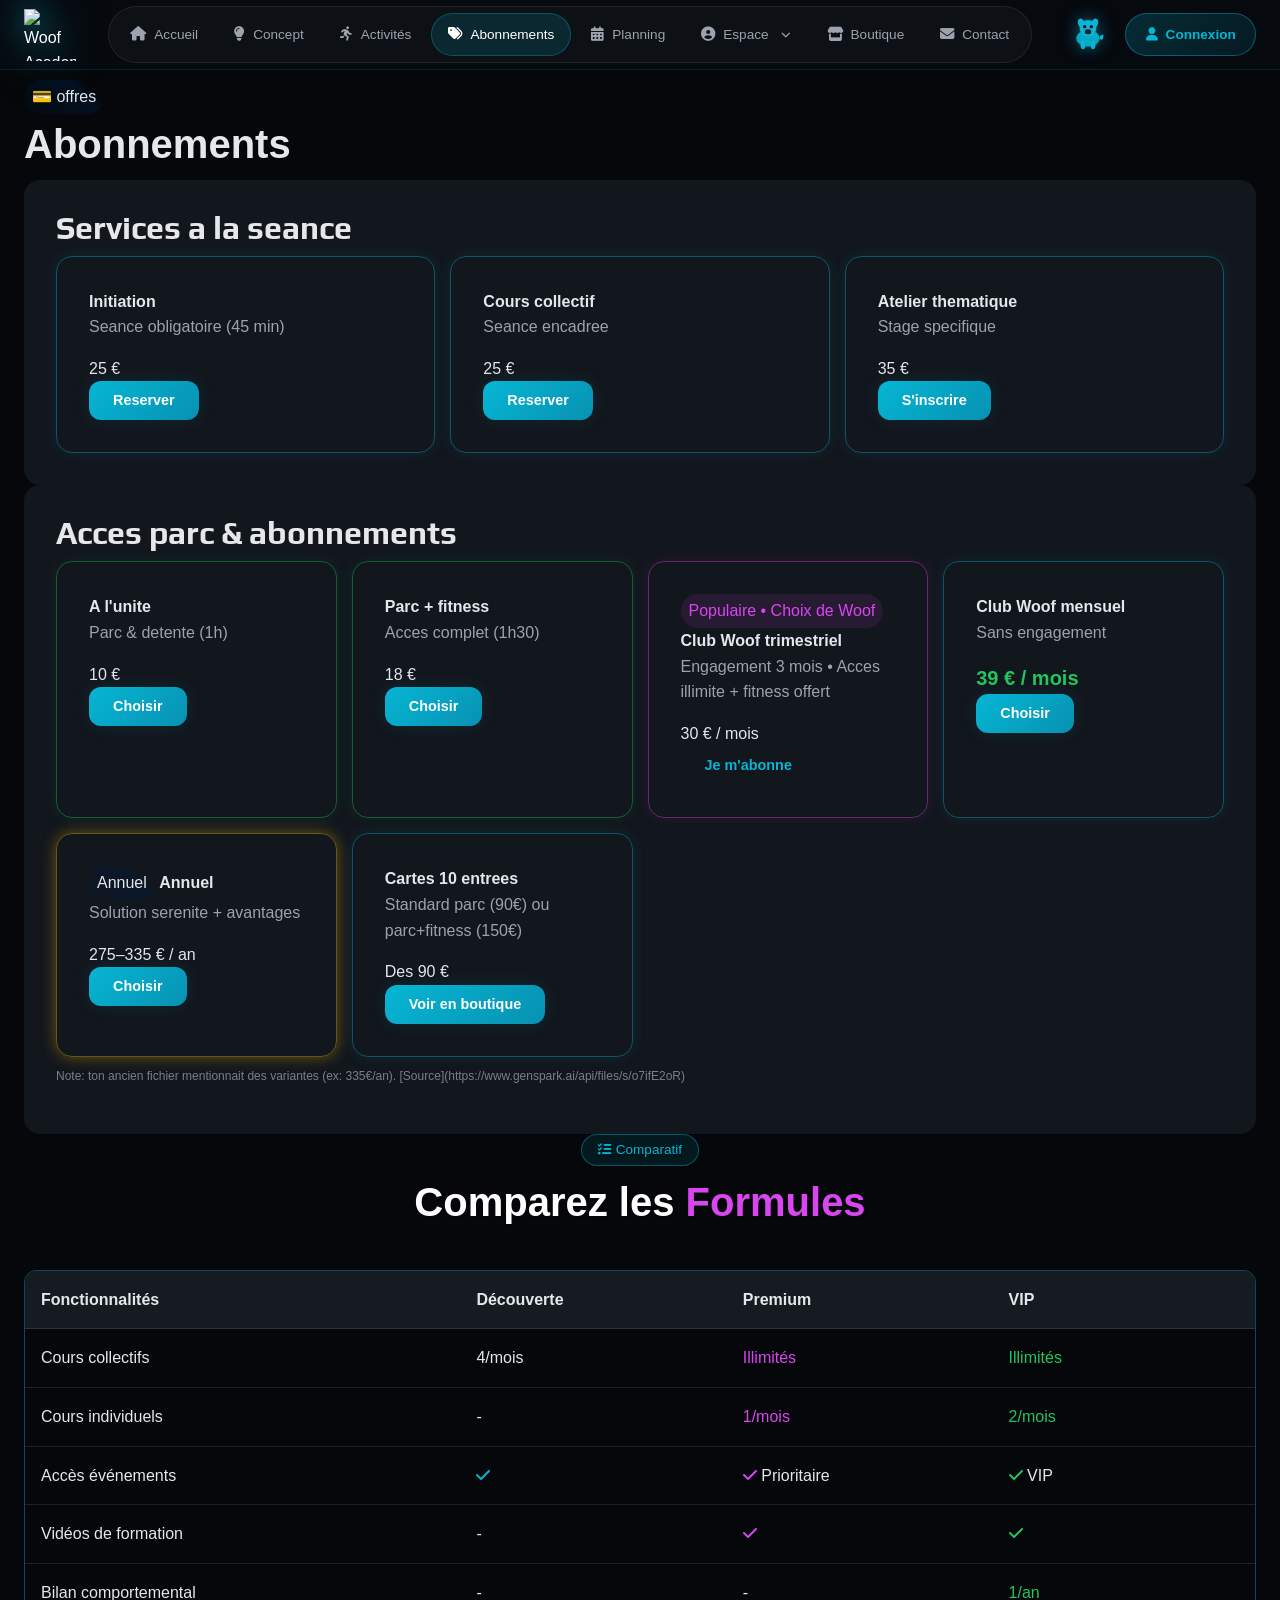
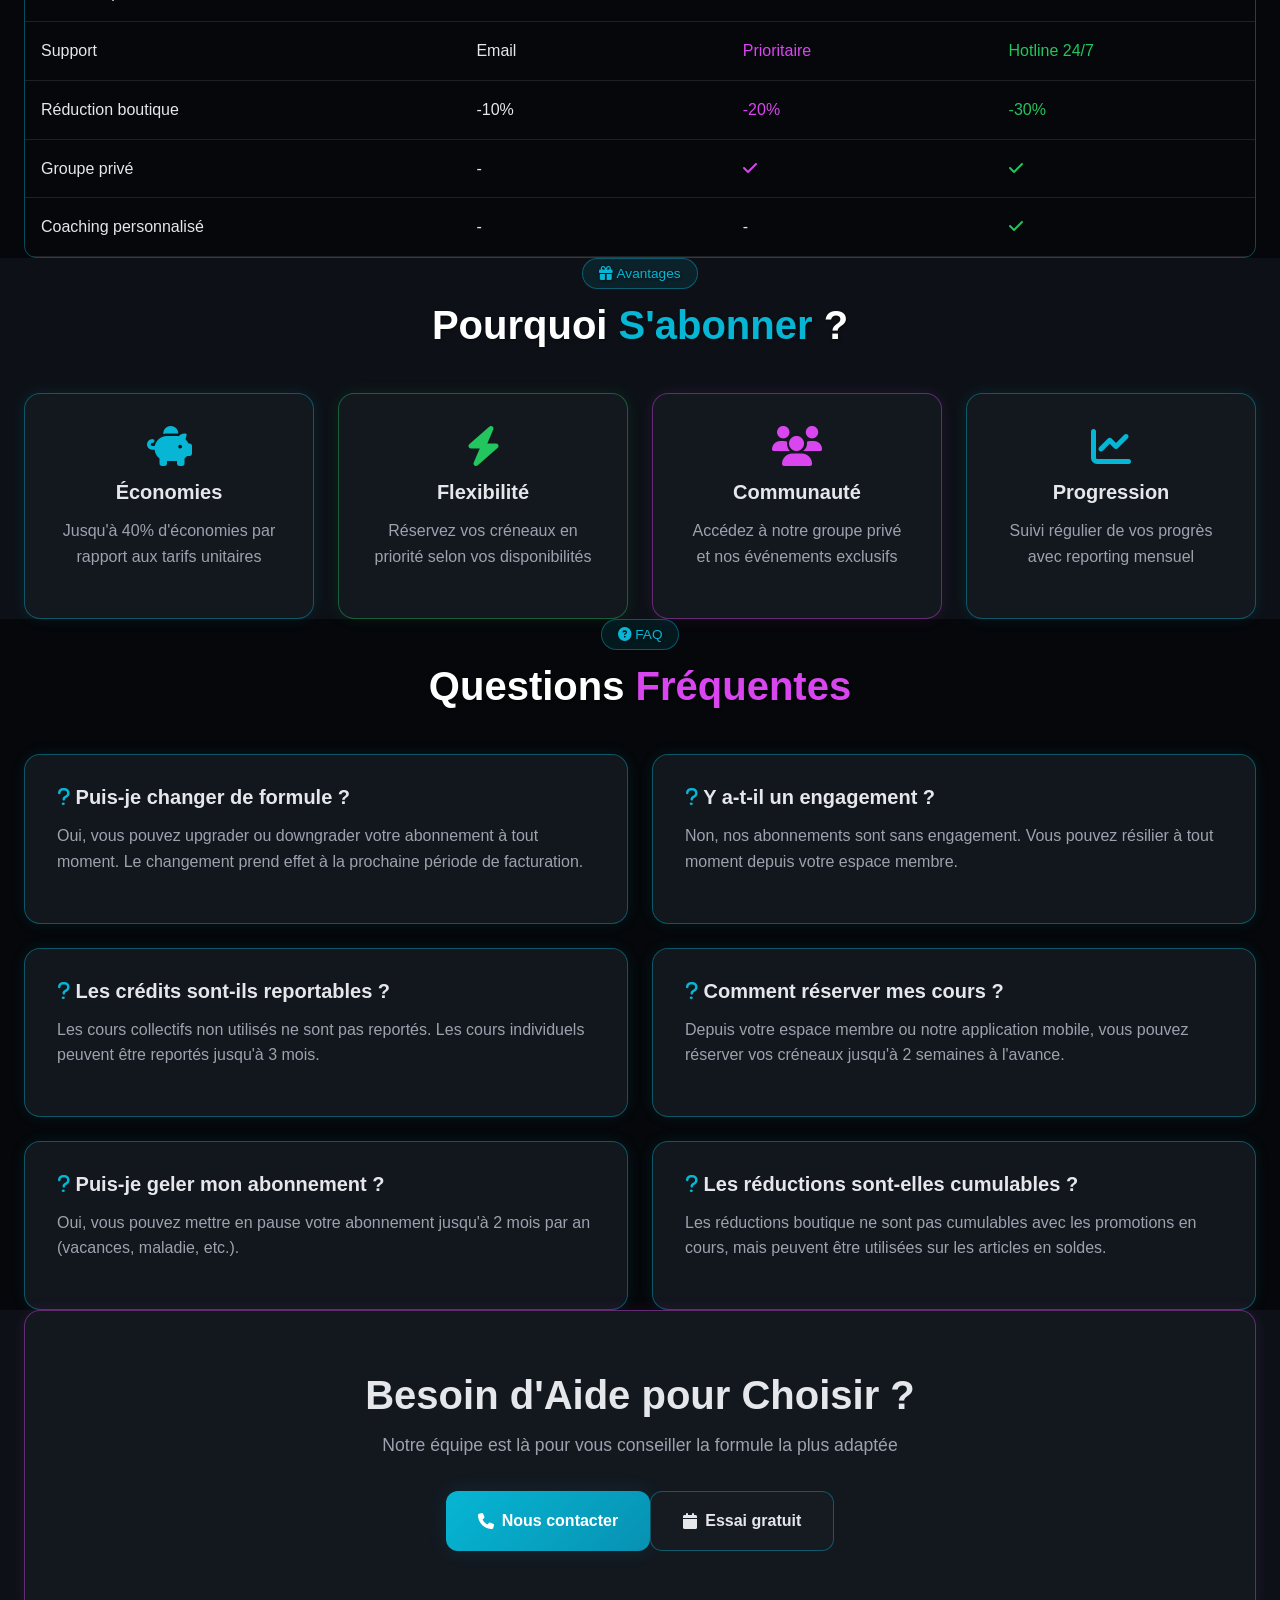
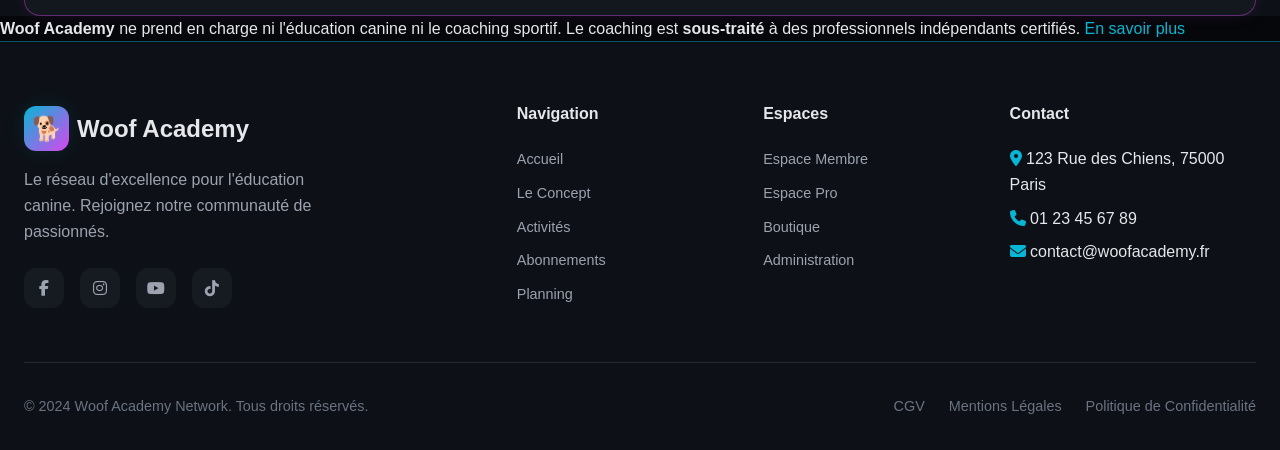
==== abonnements.html @ 4c0f9992 "Add files via upload" ====
<!DOCTYPE html>
<html lang="fr">
<head>
    <meta charset="UTF-8">
    <meta name="viewport" content="width=device-width, initial-scale=1.0">
    <title>Abonnements - Woof Academy Network</title>
    <meta name="description" content="Découvrez nos formules d'abonnement : Découverte, Premium et VIP. Profitez de tarifs préférentiels et d'avantages exclusifs.">
    <link rel="stylesheet" href="style.css">
    <link rel="stylesheet" href="css/woof-header.css">
    <link href="https://fonts.googleapis.com/css2?family=Play:wght@400;700&family=Rajdhani:wght@700&family=Play:wght@300;400;700&display=swap" rel="stylesheet">
    <link rel="stylesheet" href="https://fonts.googleapis.com/css2?family=Play:wght@400;700&display=swap">
    <link rel="stylesheet" href="https://cdn.jsdelivr.net/npm/@fortawesome/fontawesome-free@6.4.0/css/all.min.css">
	<style>
	.pricing{ display:grid; grid-template-columns: repeat(auto-fit, minmax(260px, 1fr)); gap:15px; }
    .price{ display:flex; flex-direction:column; gap:10px; }
    .price .value{ font-family:'Play',sans-serif; font-weight:950; font-size: 28px; color: rgba(255,255,255,0.95); }
	.featured{ border: 2px solid rgba(255,5,146,0.45); box-shadow: 0 0 24px rgba(255,5,146,0.16); }
  </style>
</head>
<body> 
        <!-- HEADER UNIFIÉ -->
    <header class="woof-header">
        <div class="woof-header__content">
            <a href="index.html" class="woof-logo">
                <img src="galerie/logo.png" alt="Woof Academy" class="woof-logo__img">
            </a>
            
            <nav class="woof-nav" id="woofNav">
                <a href="index.html" class="woof-nav__item"><i class="fas fa-home"></i><span class="nav-text">Accueil</span></a>
                <a href="concept.html" class="woof-nav__item"><i class="fas fa-lightbulb"></i><span class="nav-text">Concept</span></a>
                <a href="activites.html" class="woof-nav__item"><i class="fas fa-running"></i><span class="nav-text">Activités</span></a>
                <a href="abonnements.html" class="woof-nav__item active"><i class="fas fa-tags"></i><span class="nav-text">Abonnements</span></a>
                <a href="planning-reservation.html" class="woof-nav__item"><i class="fas fa-calendar-alt"></i><span class="nav-text">Planning</span></a>
                <div class="woof-nav__dropdown">
                    <button class="woof-nav__item"><i class="fas fa-user-circle"></i><span class="nav-text">Espace</span><i class="fas fa-chevron-down" style="font-size:0.6rem;margin-left:4px;"></i></button>
                    <div class="woof-nav__dropdown-menu">
                        <a href="espace-membre.html" class="woof-nav__dropdown-item"><i class="fas fa-user"></i> Mon Espace</a>
                        <a href="espace-pro.html" class="woof-nav__dropdown-item"><i class="fas fa-briefcase"></i> Espace Pro</a>
                    </div>
                </div>
                <a href="shop.html" class="woof-nav__item"><i class="fas fa-store"></i><span class="nav-text">Boutique</span></a>
                <a href="nous-contacter.html" class="woof-nav__item"><i class="fas fa-envelope"></i><span class="nav-text">Contact</span></a>
            </nav>
            
            <div class="woof-actions">
                <div class="woof-cart-dog" id="woofCartDog">
                    <a href="panier.html" class="woof-cart-dog__link" title="Mon Panier">
                        <svg class="woof-dog" viewBox="0 0 48 48" fill="none">
                            <ellipse cx="24" cy="28" rx="14" ry="10" fill="currentColor" opacity="0.9"/>
                            <circle cx="24" cy="16" r="10" fill="currentColor"/>
                            <ellipse cx="16" cy="10" rx="4" ry="6" fill="currentColor" transform="rotate(-20 16 10)"/>
                            <ellipse cx="32" cy="10" rx="4" ry="6" fill="currentColor" transform="rotate(20 32 10)"/>
                            <circle cx="20" cy="14" r="2" fill="#070a0f"/>
                            <circle cx="28" cy="14" r="2" fill="#070a0f"/>
                            <ellipse cx="24" cy="20" rx="4" ry="3" fill="#1a1a2e"/>
                            <ellipse cx="24" cy="18" rx="1.5" ry="1" fill="#333"/>
                            <ellipse cx="18" cy="36" rx="3" ry="5" fill="currentColor"/>
                            <ellipse cx="30" cy="36" rx="3" ry="5" fill="currentColor"/>
                            <path d="M38 26 Q44 20 42 28 Q40 32 38 28" fill="currentColor"/>
                        </svg>
                        <svg class="woof-bone" viewBox="0 0 24 12" fill="currentColor">
                            <path d="M4 6c-1.5 0-2.5-1-2.5-2.5S2.5 1 4 1s2.5 1 2.5 2.5c0 .5-.1 1-.3 1.3h11.6c-.2-.3-.3-.8-.3-1.3C17.5 2 18.5 1 20 1s2.5 1 2.5 2.5S21.5 6 20 6s-2.5 1-2.5 2.5S18.5 11 20 11s2.5-1 2.5-2.5c0-.5-.1-1-.3-1.3H10.6c.2.3.3.8.3 1.3C10.5 10 9.5 11 8 11s-2.5-1-2.5-2.5S6.5 6 8 6c.5 0 1 .1 1.3.3V5.7C9 5.9 8.5 6 8 6H4z"/>
                        </svg>
                        <span class="woof-cart-count" id="woofCartCount">0</span>
                    </a>
                </div>
                <div class="woof-ball" id="woofBall"></div>
                <a href="login.html" class="woof-btn-login"><i class="fas fa-user"></i><span>Connexion</span></a>
            </div>
        </div>
    </header>
	
<main class="app-main">
      <div class="main-scroll">
        <div class="container">

          <div class="section-head">
            <div>
              <div class="badge cyan">💳 offres</div>
              <h1 class="section-title" style="margin-top:10px;">Abonnements</h1>
            </div>
          </div>

          <section class="card glass-strong">
            <h2 style="margin:0; font-family:'Play',sans-serif; font-weight:950;">Services a la seance</h2>
            <div class="pricing" style="margin-top:12px;">
              <div class="activity-card-container-cyan">
                <strong>Initiation</strong>
                <p>Seance obligatoire (45 min)</p>
                <div class="value">25 €</div>
				<a class="btn btn-primary" href="planning-reservation.html">Reserver</a>
              </div>
              <div class="activity-card-container-cyan">
                <strong>Cours collectif</strong>
                <p>Seance encadree</p>
                <div class="value">25 €</div>
                <a class="btn btn-primary" href="planning-reservation.html">Reserver</a>
              </div>
              <div class="activity-card-container-cyan">
                <strong>Atelier thematique</strong>
                <p>Stage specifique</p>
                <div class="value">35 €</div>
                <a class="btn btn-primary" href="planning-reservation.html">S'inscrire</a>
              </div>
            </div>
          </section>

          <section class="card glass-strong">
            <h2 style="margin:0; font-family:'Play',sans-serif; font-weight:950;">Acces parc & abonnements</h2>
            <div class="pricing" style="margin-top:12px;">
              <div class="activity-card-container-green">
                <strong>A l'unite</strong>
                <p>Parc & detente (1h)</p>
                <div class="value">10 €</div>
                <a class="btn btn-primary" href="planning-reservation.html">Choisir</a>
              </div>
              <div class="activity-card-container-green">
                <strong>Parc + fitness</strong>
                <p>Acces complet (1h30)</p>
                <div class="value">18 €</div>
                <a class="btn btn-primary" href="planning-reservation.html">Choisir</a>
              </div>

              <div class="activity-card-container-magenta">
                <span class="badge badge-magenta md-md">Populaire • Choix de Woof</span>
                <strong>Club Woof trimestriel</strong>
                <p>Engagement 3 mois • Acces illimite + fitness offert</p>
                <div class="value">30 € / mois</div>
                <a class="btn btn-pink" href="login.html">Je m'abonne</a>
              </div>

              <div class="activity-card-container-cyan">
                <strong>Club Woof mensuel</strong>
                <p>Sans engagement</p>
                <div class="flex justify-between items-center">
				<span class="product-price">39 € <span>/ mois</span></div>
                <a class="btn btn-primary" href="login.html">Choisir</a></span>
              </div>

              <div class="activity-card-container-yellow">
                <span class="badge yellow">Annuel</span>
                <strong>Annuel</strong>
                <p>Solution serenite + avantages</p>
                <div class="value">275–335 € / an</div>
                <a class="btn btn-primary" href="login.html">Choisir</a>
              </div>

              <div class="activity-card-container-cyan">
                <strong>Cartes 10 entrees</strong>
                <p>Standard parc (90€) ou parc+fitness (150€)</p>
                <div class="value">Des 90 €</div>
                <a class="btn btn-primary" href="boutique.html">Voir en boutique</a>
              </div>
            </div>

            <p style="margin-top:10px; font-size:12px; opacity:.75;">
              Note: ton ancien fichier mentionnait des variantes (ex: 335€/an). [Source](https://www.genspark.ai/api/files/s/o7ifE2oR)
            </p>
          </section>

        </div>
      </div>

        <!-- COMPARATIF -->
        <section class="section">
            <div class="container">
                <div class="section-header">
                    <span class="section-badge"><i class="fas fa-list-check"></i> Comparatif</span>
                    <h2 class="section-title">Comparez les <span class="text-magenta">Formules</span></h2>
                </div>

                <div class="table-container">
                    <table class="table">
                        <thead>
                            <tr>
                                <th>Fonctionnalités</th>
                                <th class="text-center">Découverte</th>
                                <th class="text-center">Premium</th>
                                <th class="text-center">VIP</th>
                            </tr>
                        </thead>
                        <tbody>
                            <tr>
                                <td>Cours collectifs</td>
                                <td class="text-center">4/mois</td>
                                <td class="text-center text-magenta">Illimités</td>
                                <td class="text-center text-green">Illimités</td>
                            </tr>
                            <tr>
                                <td>Cours individuels</td>
                                <td class="text-center">-</td>
                                <td class="text-center text-magenta">1/mois</td>
                                <td class="text-center text-green">2/mois</td>
                            </tr>
                            <tr>
                                <td>Accès événements</td>
                                <td class="text-center"><i class="fas fa-check text-cyan"></i></td>
                                <td class="text-center"><i class="fas fa-check text-magenta"></i> Prioritaire</td>
                                <td class="text-center"><i class="fas fa-check text-green"></i> VIP</td>
                            </tr>
                            <tr>
                                <td>Vidéos de formation</td>
                                <td class="text-center">-</td>
                                <td class="text-center"><i class="fas fa-check text-magenta"></i></td>
                                <td class="text-center"><i class="fas fa-check text-green"></i></td>
                            </tr>
                            <tr>
                                <td>Bilan comportemental</td>
                                <td class="text-center">-</td>
                                <td class="text-center">-</td>
                                <td class="text-center text-green">1/an</td>
                            </tr>
                            <tr>
                                <td>Support</td>
                                <td class="text-center">Email</td>
                                <td class="text-center text-magenta">Prioritaire</td>
                                <td class="text-center text-green">Hotline 24/7</td>
                            </tr>
                            <tr>
                                <td>Réduction boutique</td>
                                <td class="text-center">-10%</td>
                                <td class="text-center text-magenta">-20%</td>
                                <td class="text-center text-green">-30%</td>
                            </tr>
                            <tr>
                                <td>Groupe privé</td>
                                <td class="text-center">-</td>
                                <td class="text-center"><i class="fas fa-check text-magenta"></i></td>
                                <td class="text-center"><i class="fas fa-check text-green"></i></td>
                            </tr>
                            <tr>
                                <td>Coaching personnalisé</td>
                                <td class="text-center">-</td>
                                <td class="text-center">-</td>
                                <td class="text-center"><i class="fas fa-check text-green"></i></td>
                            </tr>
                        </tbody>
                    </table>
                </div>
            </div>
        </section>

        <!-- AVANTAGES -->
        <section class="section" style="background: var(--bg-secondary);">
            <div class="container">
                <div class="section-header">
                    <span class="section-badge"><i class="fas fa-gift"></i> Avantages</span>
                    <h2 class="section-title">Pourquoi <span class="text-cyan">S'abonner</span> ?</h2>
                </div>

                <div class="grid grid-cols-4 md-grid-cols-2 sm-grid-cols-1">
                    <div class="card card-cyan text-center">
                        <i class="fas fa-piggy-bank text-cyan" style="font-size: 2.5rem; margin-bottom: var(--space-md);"></i>
                        <h4>Économies</h4>
                        <p>Jusqu'à 40% d'économies par rapport aux tarifs unitaires</p>
                    </div>
                    
                    <div class="card card-green text-center">
                        <i class="fas fa-bolt text-green" style="font-size: 2.5rem; margin-bottom: var(--space-md);"></i>
                        <h4>Flexibilité</h4>
                        <p>Réservez vos créneaux en priorité selon vos disponibilités</p>
                    </div>
                    
                    <div class="card card-magenta text-center">
                        <i class="fas fa-users text-magenta" style="font-size: 2.5rem; margin-bottom: var(--space-md);"></i>
                        <h4>Communauté</h4>
                        <p>Accédez à notre groupe privé et nos événements exclusifs</p>
                    </div>
                    
                    <div class="card card-cyan text-center">
                        <i class="fas fa-chart-line text-cyan" style="font-size: 2.5rem; margin-bottom: var(--space-md);"></i>
                        <h4>Progression</h4>
                        <p>Suivi régulier de vos progrès avec reporting mensuel</p>
                    </div>
                </div>
            </div>
        </section>

        <!-- FAQ -->
        <section class="section">
            <div class="container">
                <div class="section-header">
                    <span class="section-badge"><i class="fas fa-question-circle"></i> FAQ</span>
                    <h2 class="section-title">Questions <span class="text-magenta">Fréquentes</span></h2>
                </div>

                <div class="grid grid-cols-2 md-grid-cols-1 gap-lg">
                    <div class="card card-cyan">
                        <h4><i class="fas fa-question text-cyan"></i> Puis-je changer de formule ?</h4>
                        <p>Oui, vous pouvez upgrader ou downgrader votre abonnement à tout moment. Le changement prend effet à la prochaine période de facturation.</p>
                    </div>
                    
                    <div class="card card-cyan">
                        <h4><i class="fas fa-question text-cyan"></i> Y a-t-il un engagement ?</h4>
                        <p>Non, nos abonnements sont sans engagement. Vous pouvez résilier à tout moment depuis votre espace membre.</p>
                    </div>
                    
                    <div class="card card-cyan">
                        <h4><i class="fas fa-question text-cyan"></i> Les crédits sont-ils reportables ?</h4>
                        <p>Les cours collectifs non utilisés ne sont pas reportés. Les cours individuels peuvent être reportés jusqu'à 3 mois.</p>
                    </div>
                    
                    <div class="card card-cyan">
                        <h4><i class="fas fa-question text-cyan"></i> Comment réserver mes cours ?</h4>
                        <p>Depuis votre espace membre ou notre application mobile, vous pouvez réserver vos créneaux jusqu'à 2 semaines à l'avance.</p>
                    </div>
                    
                    <div class="card card-cyan">
                        <h4><i class="fas fa-question text-cyan"></i> Puis-je geler mon abonnement ?</h4>
                        <p>Oui, vous pouvez mettre en pause votre abonnement jusqu'à 2 mois par an (vacances, maladie, etc.).</p>
                    </div>
                    
                    <div class="card card-cyan">
                        <h4><i class="fas fa-question text-cyan"></i> Les réductions sont-elles cumulables ?</h4>
                        <p>Les réductions boutique ne sont pas cumulables avec les promotions en cours, mais peuvent être utilisées sur les articles en soldes.</p>
                    </div>
                </div>
            </div>
        </section>

        <!-- CTA -->
        <section class="section" style="background: var(--bg-secondary);">
            <div class="container">
                <div class="card card-magenta text-center" style="padding: var(--space-3xl);">
                    <h2 class="section-title">Besoin d'Aide pour Choisir ?</h2>
                    <p class="section-subtitle mb-xl">
                        Notre équipe est là pour vous conseiller la formule la plus adaptée
                    </p>
                    <div class="flex justify-center gap-md flex-wrap">
                        <a href="Nous-contacter.html" class="btn btn-primary btn-lg">
                            <i class="fas fa-phone"></i> Nous contacter
                        </a>
                        <a href="Planning-reservation.html" class="btn btn-secondary btn-lg">
                            <i class="fas fa-calendar"></i> Essai gratuit
                        </a>
                    </div>
                </div>
            </div>
        </section>
    </main>
<!-- DISCLAIMER -->
    <div class="woof-disclaimer">
        <strong>Woof Academy</strong> ne prend en charge ni l'éducation canine ni le coaching sportif. 
        Le coaching est <strong>sous-traité</strong> à des professionnels indépendants certifiés.
        <a href="CgvWoof.html">En savoir plus</a>
    </div>
    <!-- FOOTER -->
    <footer class="footer">
        <div class="container">
            <div class="footer-grid">
                <div class="footer-brand">
                    <a href="index.html" class="logo">
                        <div class="logo-icon">🐕</div>
                        <span>Woof Academy</span>
                    </a>
                    <p>Le réseau d'excellence pour l'éducation canine. Rejoignez notre communauté de passionnés.</p>
                    <div class="footer-social">
                        <a href="#"><i class="fab fa-facebook-f"></i></a>
                        <a href="#"><i class="fab fa-instagram"></i></a>
                        <a href="#"><i class="fab fa-youtube"></i></a>
                        <a href="#"><i class="fab fa-tiktok"></i></a>
                    </div>
                </div>
                
                <div>
                    <h4 class="footer-title">Navigation</h4>
                    <ul class="footer-links">
                        <li><a href="index.html">Accueil</a></li>
                        <li><a href="Concept.html">Le Concept</a></li>
                        <li><a href="Activites.html">Activités</a></li>
                        <li><a href="Abonnements.html">Abonnements</a></li>
                        <li><a href="Planning-reservation.html">Planning</a></li>
                    </ul>
                </div>
                
                <div>
                    <h4 class="footer-title">Espaces</h4>
                    <ul class="footer-links">
                        <li><a href="Espace-Membre.html">Espace Membre</a></li>
                        <li><a href="Espace-Pro.html">Espace Pro</a></li>
                        <li><a href="Shop.html">Boutique</a></li>
                        <li><a href="admin-config.html">Administration</a></li>
                    </ul>
                </div>
                
                <div>
                    <h4 class="footer-title">Contact</h4>
                    <ul class="footer-links">
                        <li><i class="fas fa-map-marker-alt text-cyan"></i> 123 Rue des Chiens, 75000 Paris</li>
                        <li><i class="fas fa-phone text-cyan"></i> 01 23 45 67 89</li>
                        <li><i class="fas fa-envelope text-cyan"></i> contact@woofacademy.fr</li>
                    </ul>
                </div>
            </div>
            
            <div class="footer-bottom">
                <p>&copy; 2024 Woof Academy Network. Tous droits réservés.</p>
                <div class="footer-legal">
                    <a href="CgvWoof.html">CGV</a>
                    <a href="#">Mentions Légales</a>
                    <a href="#">Politique de Confidentialité</a>
                </div>
            </div>
        </div>
    </footer>

    <style>
        /* Toggle Switch */
        .toggle-switch {
            position: relative;
            width: 60px;
            height: 30px;
        }
        
        .toggle-switch input {
            opacity: 0;
            width: 0;
            height: 0;
        }
        
        .toggle-slider {
            position: absolute;
            cursor: pointer;
            top: 0;
            left: 0;
            right: 0;
            bottom: 0;
            background: var(--bg-tertiary);
            border: 1px solid var(--neon-cyan-glow);
            border-radius: 30px;
            transition: var(--transition-fast);
        }
        
        .toggle-slider::before {
            position: absolute;
            content: "";
            height: 22px;
            width: 22px;
            left: 4px;
            bottom: 3px;
            background: var(--neon-cyan);
            border-radius: 50%;
            transition: var(--transition-fast);
        }
        
        .toggle-switch input:checked + .toggle-slider {
            background: var(--neon-green-soft);
            border-color: var(--neon-green);
        }
        
        .toggle-switch input:checked + .toggle-slider::before {
            transform: translateX(28px);
            background: var(--neon-green);
        }
    </style>

    <script src="js/woof-header.js"></script>
    <script>

        // Billing Toggle
        const billingToggle = document.getElementById('billingToggle');
        const monthlyPrices = document.querySelectorAll('.monthly-price');
        const yearlyPrices = document.querySelectorAll('.yearly-price');
        const monthlySuffixes = document.querySelectorAll('.monthly-suffix');
        const yearlySuffixes = document.querySelectorAll('.yearly-suffix');
        const monthlyLabel = document.getElementById('monthlyLabel');
        const yearlyLabel = document.getElementById('yearlyLabel');

        billingToggle.addEventListener('change', () => {
            const isYearly = billingToggle.checked;
            
            monthlyPrices.forEach(el => el.style.display = isYearly ? 'none' : 'inline');
            yearlyPrices.forEach(el => el.style.display = isYearly ? 'inline' : 'none');
            monthlySuffixes.forEach(el => el.style.display = isYearly ? 'none' : 'inline');
            yearlySuffixes.forEach(el => el.style.display = isYearly ? 'inline' : 'none');
            
            monthlyLabel.classList.toggle('text-cyan', !isYearly);
            monthlyLabel.classList.toggle('text-muted', isYearly);
            yearlyLabel.classList.toggle('text-green', isYearly);
            yearlyLabel.classList.toggle('text-muted', !isYearly);
        });

        // Add to Cart
        function addToCart(planName, price) {
            const isYearly = billingToggle.checked;
            const cart = JSON.parse(localStorage.getItem('woofCart')) || [];
            
            const planPrices = {
                'decouverte': { monthly: 29, yearly: 279 },
                'premium': { monthly: 59, yearly: 566 },
                'vip': { monthly: 99, yearly: 950 }
            };
            
            const finalPrice = isYearly ? planPrices[planName].yearly : planPrices[planName].monthly;
            const suffix = isYearly ? '/an' : '/mois';
            
            const item = {
                id: `abo-${planName}-${isYearly ? 'yearly' : 'monthly'}`,
                name: `Abonnement ${planName.charAt(0).toUpperCase() + planName.slice(1)} ${isYearly ? 'Annuel' : 'Mensuel'}`,
                price: finalPrice,
                quantity: 1,
                type: 'subscription'
            };
            
            // Check if already in cart
            const existingIndex = cart.findIndex(i => i.id === item.id);
            if (existingIndex === -1) {
                cart.push(item);
            }
            
            localStorage.setItem('woofCart', JSON.stringify(cart));
            updateCartBadge();
            
            // Show confirmation
            alert(`${item.name} ajouté au panier ! (${finalPrice}€${suffix})`);
        }
    </script>
</body>
</html>
---- style.css ----
/* ===================================
   WOOF ACADEMY NETWORK - STYLE.CSS
   Design: Neon Futuriste / Glass Morphism
   Version: 2.0 - HTML5/CSS3 Pure
   =================================== */

/* === RESET & BASE === */
*, *::before, *::after {
    box-sizing: border-box;
    margin: 0;
    padding: 0;
}

:root {
    /* Couleurs principales */
    --bg-primary: #05070a;
    --bg-secondary: #0d1117;
    --bg-tertiary: #161b22;
    --bg-card: rgba(22, 27, 34, 0.8);
    
    /* Couleurs néon */
    --neon-cyan: #06b6d4;
    --neon-cyan-glow: rgba(6, 182, 212, 0.4);
    --neon-cyan-soft: rgba(6, 182, 212, 0.1);
    
    --neon-green: #22c55e;
    --neon-green-glow: rgba(34, 197, 94, 0.4);
    --neon-green-soft: rgba(34, 197, 94, 0.1);
    
    --neon-magenta: #d946ef;
    --neon-magenta-glow: rgba(217, 70, 239, 0.4);
    --neon-magenta-soft: rgba(217, 70, 239, 0.1);
    
    --neon-orange: #f97316;
    --neon-orange-glow: rgba(249, 115, 22, 0.4);
	--neon-orange-soft: rgba(249, 115, 22, 0.4);
    
    --neon-yellow: #eab308;
    --neon-yellow-glow: rgba(234, 179, 8, 0.4);
	--neon-yellow-soft: rgba(234, 179, 8, 0.4);
    
    /* Texte */
    --text-primary: #e5e7eb;
    --text-secondary: #9ca3af;
    --text-muted: #6b7280;
    
    /* Espacements */
    --space-xs: 0.25rem;
    --space-sm: 0.5rem;
    --space-md: 1rem;
    --space-lg: 1.5rem;
    --space-xl: 2rem;
    --space-2xl: 3rem;
    --space-3xl: 4rem;
    
    /* Rayons de bordure */
    --radius-sm: 0.375rem;
    --radius-md: 0.5rem;
    --radius-lg: 0.75rem;
    --radius-xl: 1rem;
    --radius-2xl: 1.5rem;
    --radius-full: 9999px;
    
    /* Transitions */
    --transition-fast: 150ms ease;
    --transition-base: 300ms ease;
    --transition-slow: 500ms ease;
    
    /* Ombres */
    --shadow-sm: 0 1px 2px rgba(0, 0, 0, 0.3);
    --shadow-md: 0 4px 6px rgba(0, 0, 0, 0.4);
    --shadow-lg: 0 10px 15px rgba(0, 0, 0, 0.5);
    --shadow-xl: 0 20px 25px rgba(0, 0, 0, 0.6);
}

html {
    scroll-behavior: smooth;
}

body {
    font-family: 'Inter', -apple-system, BlinkMacSystemFont, 'Segoe UI', sans-serif;
    background-color: var(--bg-primary);
    color: var(--text-primary);
	display: flex;
    flex-direction: column;
    line-height: 1.6;
    min-height: 100vh;
    overflow-x: hidden;
	overflow-y: auto;
}
.hero-section {
	position:fixed;
	top: -130px;
    min-height: 700px; /* Hauteur minimale */
    overflow: hidden; /* Cache les débordements */
}

.hero-bg {
	position:fixed;
	top:75px;
	left:75px;
    width: 0.1%;
    height: 00%;
    z-index: 1;
}

.section-header {
	position:static;
    color: white; /* Texte visible sur fond sombre */
    text-shadow: 1px 1px 3px rgba(0,0,0,0.5); /* Améliore la lisibilité */
}


/* === TYPOGRAPHIE === */
h1, h2, h3, h4, h5, h6 {
    font-weight: 800;
    line-height: 1;
    margin-bottom: var(--space-md);
}

h1 { font-size: 2.5rem; }
h2 { font-size: 2rem; }
h3 { font-size: 1.5rem; }
h4 { font-size: 1.25rem; }
h5 { font-size: 1.125rem; }
h6 { font-size: 1rem; }

p {
    margin-bottom: var(--space-md);
    color: var(--text-secondary);
}

a {
    color: var(--neon-cyan);
    text-decoration: none;
    transition: var(--transition-fast);
}

a:hover {
    color: var(--neon-magenta);
    text-shadow: 0 0 10px var(--neon-cyan-soft);
}

/* === LAYOUT === */
.container {
    width: 100%;
    max-width: 1280px;
    margin: 0 auto;
    padding: 0 var(--space-lg);
}

.container-fluid {
    width: 100%;
    padding: 0 var(--space-lg);
}

/* Grille Flexbox */
.flex { display: flex; }
.flex-col { flex-direction: column; }
.flex-wrap { flex-wrap: wrap; }
.items-center { align-items: center; }
.items-start { align-items: flex-start; }
.items-end { align-items: flex-end; }
.justify-center { justify-content: center; }
.justify-between { justify-content: space-between; }
.justify-around { justify-content: space-around; }
.justify-end { justify-content: flex-end; }
.gap-sm { gap: var 1em); }
.gap-md { gap: var 1em); }
.gap-lg { gap: var 1em); }
.gap-xl { gap: var 1em); }

/* Grille CSS Grid */
.grid {
    display: grid;
    gap: var(--space-lg);
}

.grid-cols-1 { grid-template-columns: repeat(1, 1fr); }
.grid-cols-2 { grid-template-columns: repeat(2, 1fr); }
.grid-cols-3 { grid-template-columns: repeat(3, 1fr); }
.grid-cols-4 { grid-template-columns: repeat(4, 1fr); }

@media (max-width: 1024px) {
    .lg-grid-cols-2 { grid-template-columns: repeat(2, 1fr); }
    .lg-grid-cols-1 { grid-template-columns: repeat(1, 1fr); }
}

@media (max-width: 768px) {
    .md-grid-cols-1 { grid-template-columns: repeat(1, 1fr); }
    .md-grid-cols-2 { grid-template-columns: repeat(2, 1fr); }
}

@media (max-width: 640px) {
    .sm-grid-cols-1 { grid-template-columns: repeat(1, 1fr); }
}

/* === HEADER & NAVIGATION === */
.header {
    position: fixed;
    top: 0;
    left: 0;
    right: 0;
    z-index: 1000;
    background: rgba(5, 7, 10, 0.95);
    backdrop-filter: blur(20px);
    border-bottom: 1px solid var(--neon-cyan-glow);
    transition: var(--transition-base);
}

.header-content {
    display: flex;
    align-items: center;
    justify-content: space-between;
    padding: var(--space-md) var(--space-lg);
    max-width: 1400px;
    margin: 0 auto;
}

.logo {
    display: flex;
    align-items: center;
    gap: var(--space-sm);
    font-size: 1.5rem;
    font-weight: 700;
    color: var(--text-primary);
}

.logo-icon {
    width: 45px;
    height: 45px;
    background: linear-gradient(135deg, var(--neon-cyan), var(--neon-magenta));
    border-radius: var(--radius-lg);
    display: flex;
    align-items: center;
    justify-content: center;
    font-size: 1.5rem;
    box-shadow: 0 0 20px var(--neon-cyan-soft);
}

/* Logo Image - ULTRA VOYANT */
.logo-img {
    width: 72px;
    height: 72px;
    object-fit: contain;
    filter: drop-shadow(0 0 20px rgba(6, 182, 212, 0.8)) 
            drop-shadow(0 0 40px rgba(6, 182, 212, 0.5)) 
            drop-shadow(0 0 60px rgba(6, 182, 212, 0.3));
    transition: var(--transition-base);
    animation: logoGlow 3s ease-in-out infinite alternate;
}

@keyframes logoGlow {
    0% {
        filter: drop-shadow(0 0 20px rgba(6, 182, 212, 0.8)) 
                drop-shadow(0 0 40px rgba(6, 182, 212, 0.5)) 
                drop-shadow(0 0 60px rgba(6, 182, 212, 0.3));
    }
    100% {
        filter: drop-shadow(0 0 25px rgba(217, 70, 239, 0.7)) 
                drop-shadow(0 0 50px rgba(6, 182, 212, 0.6)) 
                drop-shadow(0 0 80px rgba(6, 182, 212, 0.4));
    }
}

.logo:hover .logo-img {
    filter: drop-shadow(0 0 30px rgba(217, 70, 239, 0.9)) 
            drop-shadow(0 0 60px rgba(6, 182, 212, 0.7)) 
            drop-shadow(0 0 100px rgba(6, 182, 212, 0.5));
    transform: scale(1.12);
    animation: none;
}

/* Footer logo plus grand */
.footer-brand .logo-img {
    width: 80px;
    height: 80px;
}

/* ========================================
   BOUTON PANIER CHIEN AVEC OS
   ======================================== */
.btn-cart-dog {
    position: relative;
    display: inline-flex;
    align-items: center;
    justify-content: center;
    padding: 8px 12px;
    background: rgba(6, 182, 212, 0.1);
    border: 1px solid rgba(6, 182, 212, 0.3);
    border-radius: var(--radius-full);
    color: var(--neon-cyan);
    text-decoration: none;
    transition: var(--transition-base);
    cursor: pointer;
}

.btn-cart-dog:hover {
    background: rgba(6, 182, 212, 0.2);
    border-color: rgba(6, 182, 212, 0.5);
    box-shadow: 0 0 15px rgba(6, 182, 212, 0.3);
}

.btn-cart-dog .dog-icon {
    width: 28px;
    height: 28px;
    stroke: currentColor;
    fill: none;
    stroke-width: 1.5;
}

.btn-cart-dog .bone-icon {
    position: absolute;
    bottom: -2px;
    right: 8px;
    width: 16px;
    height: 16px;
    opacity: 0;
    transform: translateY(5px) rotate(-15deg);
    transition: all 0.3s ease;
}

.btn-cart-dog.has-items .bone-icon {
    opacity: 1;
    transform: translateY(0) rotate(-15deg);
}

.btn-cart-dog .cart-count-dog {
    position: absolute;
    top: -6px;
    right: -6px;
    background: var(--neon-magenta);
    color: #fff;
    font-size: 10px;
    font-weight: 700;
    min-width: 18px;
    height: 18px;
    border-radius: 50%;
    display: flex;
    align-items: center;
    justify-content: center;
    box-shadow: 0 0 10px rgba(217, 70, 239, 0.5);
    opacity: 0;
    transform: scale(0);
    transition: all 0.3s ease;
}

.btn-cart-dog.has-items .cart-count-dog {
    opacity: 1;
    transform: scale(1);
}

/* Bandeau Disclaimer Juridique */
.disclaimer-banner {
    background: linear-gradient(90deg, var(--bg-tertiary), var(--bg-secondary));
    border-bottom: 1px solid var(--neon-cyan-soft);
    padding: var(--space-sm) var(--space-lg);
    text-align: center;
    font-size: 0.8rem;
    color: var(--text-muted);
    position: relative;
}

.disclaimer-banner .disclaimer-icon {
    color: var(--neon-cyan);
    margin-right: var(--space-sm);
}

.disclaimer-banner strong {
    color: var(--neon-cyan);
}

.disclaimer-banner a {
    color: var(--neon-magenta);
    text-decoration: underline;
}

.disclaimer-banner a:hover {
    color: var(--neon-cyan);
}

.nav-main {
    display: flex;
    align-items: center;
    gap: var(--space-xs);
}

.nav-link {
    padding: var(--space-sm) var(--space-md);
    color: var(--text-secondary);
    font-weight: 500;
    font-size: 0.9rem;
    border-radius: var(--radius-md);
    transition: var(--transition-fast);
    position: relative;
}

.nav-link:hover {
    color: var(--neon-cyan);
    background: var(--neon-cyan-soft);
}

.nav-link.active {
    color: var(--neon-cyan);
    background: var(--neon-cyan-soft);
}

.nav-link.active::after {
    content: '';
    position: absolute;
    bottom: 0;
    left: 50%;
    transform: translateX(-50%);
    width: 30px;
    height: 2px;
    background: var(--neon-cyan);
    border-radius: var(--radius-full);
}

/* Dropdown Menu */
.dropdown {
    position: relative;
}

.dropdown-menu {
    position: absolute;
    top: 100%;
    left: 0;
    min-width: 220px;
    background: var(--bg-tertiary);
    border: 1px solid var(--neon-cyan-glow);
    border-radius: var(--radius-lg);
    padding: var(--space-sm);
    opacity: 0;
    visibility: hidden;
    transform: translateY(10px);
    transition: var(--transition-fast);
    box-shadow: var(--shadow-xl);
}

.dropdown:hover .dropdown-menu {
    opacity: 1;
    visibility: visible;
    transform: translateY(0);
}

.dropdown-item {
    display: block;
    padding: var(--space-sm) var(--space-md);
    color: var(--text-secondary);
    border-radius: var(--radius-md);
    transition: var(--transition-fast);
}

.dropdown-item:hover {
    background: var(--neon-cyan-soft);
    color: var(--neon-cyan);
}

/* Nav Actions */
.nav-actions {
    display: flex;
    align-items: center;
    gap: var(--space-md);
}

.cart-icon {
    position: relative;
    padding: var(--space-sm);
    color: var(--text-secondary);
    transition: var(--transition-fast);
}

.cart-icon:hover {
    color: var(--neon-cyan);
}

.cart-badge {
    position: absolute;
    top: -5px;
    right: -5px;
    background: var(--neon-magenta);
    color: white;
    font-size: 0.7rem;
    font-weight: 600;
    padding: 2px 6px;
    border-radius: var(--radius-full);
    min-width: 18px;
    text-align: center;
}

/* Mobile Menu */
.mobile-menu-btn {
    display: none;
    flex-direction: column;
    gap: 5px;
    padding: var(--space-sm);
    background: none;
    border: none;
    cursor: pointer;
}

.mobile-menu-btn span {
    width: 25px;
    height: 2px;
    background: var(--text-primary);
    transition: var(--transition-fast);
}

@media (max-width: 1024px) {
    .nav-main {
        position: fixed;
        top: 70px;
        left: 0;
        right: 0;
        background: var(--bg-secondary);
        flex-direction: column;
        padding: var(--space-lg);
        transform: translateY(-100%);
        opacity: 0;
        visibility: hidden;
        transition: var(--transition-base);
    }
    
    .nav-main.active {
        transform: translateY(0);
        opacity: 1;
        visibility: visible;
    }
    
    .mobile-menu-btn {
        display: flex;
    }
    
    .dropdown-menu {
        position: static;
        opacity: 1;
        visibility: visible;
        transform: none;
        display: none;
        background: var(--bg-primary);
    }
    
    .dropdown.active .dropdown-menu {
        display: block;
    }
}

/* === BOUTONS === */
.btn {
    display: inline-flex;
    align-items: center;
    justify-content: center;
    gap: var(--space-sm);
    padding: var(--space-sm) var(--space-lg);
    font-size: 0.9rem;
    font-weight: 600;
    border-radius: var(--radius-lg);
    border: none;
    cursor: pointer;
    transition: var(--transition-fast);
    text-decoration: none;
}

.btn-primary {
    background: linear-gradient(135deg, var(--neon-cyan), #0891b2);
    color: white;
    box-shadow: 0 0 20px var(--neon-cyan-soft);
}

.btn-primary:hover {
    transform: translateY(-2px);
    box-shadow: 0 0 30px var(--neon-cyan-glow);
    color: white;
}

.btn-secondary {
    background: var(--bg-tertiary);
    color: var(--text-primary);
    border: 1px solid var(--neon-cyan-glow);
}

.btn-secondary:hover {
    background: var(--neon-cyan-soft);
    border-color: var(--neon-cyan);
    color: var(--neon-cyan);
}

.btn-success {
    background: linear-gradient(135deg, var(--neon-green), #16a34a);
    color: white;
    box-shadow: 0 0 20px var(--neon-green-soft);
}

.btn-success:hover {
    transform: translateY(-2px);
    box-shadow: 0 0 30px var(--neon-green-glow);
    color: white;
}

.btn-magenta {
    background: linear-gradient(135deg, var(--neon-magenta), #a855f7);
    color: white;
    box-shadow: 0 0 20px var(--neon-magenta-soft);
}

.btn-magenta:hover {
    transform: translateY(-2px);
    box-shadow: 0 0 30px var(--neon-magenta-glow);
    color: white;
}

.btn-outline {
    background: transparent;
    color: var(--neon-cyan);
    border: 1px solid var(--neon-cyan);
}

.btn-outline:hover {
    background: var(--neon-cyan);
    color: var(--bg-primary);
}

.btn-lg {
    padding: var(--space-md) var(--space-xl);
    font-size: 1rem;
}

.btn-sm {
    padding: var(--space-xs) var(--space-md);
    font-size: 0.85rem;
}

.btn-block {
    width: 100%;
}

/* === App Layout === */
.app-main{
  min-height:100vh;
  display:flex;
  flex-direction:column;
}

.app-main-header{
  height: var(--header-h);
  position: sticky;
  top:0;
  z-index:1000;
  background: rgba(0,0,0,0.72);
  backdrop-filter: blur(12px);
  border-bottom: 2px solid rgba(0,255,240,0.35);
}
.app-main-header .bar{
  height:100%;
  max-width: 1400px;
  margin:0 auto;
  padding: 10px 16px;
  display:flex;
  align-items:center;
  gap:14px;
}
.filters {
    margin-bottom: var(--space-lg);
}

.tabs {
    display: flex;
    gap: var(--space-sm);
    flex-wrap: wrap;
    margin-bottom: var(--space-md);
}

.tab {
    display: flex;
    align-items: center;
    gap: var(--space-xs);
    padding: var(--space-sm) var(--space-md);
    background-color: var(--bg-tertiary);
    border-radius: var(--radius-md);
    border: 1px solid transparent;
    cursor: pointer;
    transition: all 0.3s ease;
    font-weight: 500;
}

.tab:hover {
    background-color: var(--bg-primary);
}

.tab.active {
    background-color: var(--bg-primary);
    border-color: var(--neon-cyan);
    color: var(--neon-cyan);
}

.select {
    padding: var(--space-sm) var(--space-md);
    border-radius: var(--radius-md);
    border: 1px solid var(--border-color);
    background-color: var(--bg-tertiary);
    color: var(--text-color);
    cursor: pointer;
    transition: all 0.3s ease;
    display: flex;
    align-items: center;
    gap: var(--space-xs);
}

.select:hover {
    border-color: var(--neon-cyan);
}

.select option {
    display: flex;
    align-items: center;
    gap: var(--space-xs);
}


/* === CARTES ACTIVITES === */

.activity-card-container {
	width: 100px;
    background: var(--bg-card);
    border-radius: var(--radius-xl);	
}

.activity-card-container-cyan {
    border: 1px solid var(--neon-cyan-glow);
    box-shadow: 0 0 15px var(--neon-cyan-soft);
	border-radius: var(--radius-xl);
	padding: var(--space-xl);
    transition: var(--transition-base);
	align-items: left;
	box-sizing: border-box;
	position: relative;
}

.activity-card-container-cyan:hover {
    border-color: var(--neon-cyan);
    box-shadow: 0 0 30px var(--neon-cyan-glow);
	border-radius: var(--radius-xl)
}

.activity-card-container-green {
    border: 1px solid var(--neon-green-glow);
    box-shadow: 0 0 15px var(--neon-green-soft);
	border-radius: var(--radius-xl);
	padding: var(--space-xl);
    transition: var(--transition-base);
	align-items: left;
	box-sizing: border-box;
	position: relative;
}

.activity-card-container-green:hover {
    border-color: var(--neon-green);
    box-shadow: 0 0 30px var(--neon-green-glow);
	border-radius: var(--radius-xl)
}

.activity-card-container-magenta {
    border: 1px solid var(--neon-magenta-glow);
    box-shadow: 0 0 15px var(--neon-magenta-soft);
	border-radius: var(--radius-xl);
	padding: var(--space-xl);
    transition: var(--transition-base);
	align-items: left;
	box-sizing: border-box;
	position: relative;
}

.activity-card-container-magenta:hover {
    border-color: var(--neon-magenta);
    box-shadow: 0 0 30px var(--neon-magenta-glow);
	border-radius: var(--radius-xl)
}

.activity-card-container-orange {
    border: 1px solid var(--neon-orange-glow);
    box-shadow: 0 0 15px var(--neon-orange-soft);
	border-radius: var(--radius-xl);
	padding: var(--space-xl);
    transition: var(--transition-base);
	align-items: left;
	box-sizing: border-box;
	position: relative;
}

.activity-card-container-yellow {
    border: 1px solid var(--neon-yellow-glow);
    box-shadow: 0 0 15px var(--neon-yellow-soft);
	border-radius: var(--radius-xl);
	padding: var(--space-xl);
    transition: var(--transition-base);
	align-items: left;
	box-sizing: border-box;
	position: relative;
}

.activity-card-container-yellow:hover {
    border-color: var(--neon-yellow);
    box-shadow: 0 0 30px var(--neon-yellow-glow);
	border-radius: var(--radius-xl)
}

.activity-card-container-header {
    display: flex;
    align-items: center;
    justify-content: space-between;
    margin-bottom: var(--space-lg);
    padding-bottom: var(--space-md);
    border-bottom: 1px solid rgba(255, 255, 255, 0.1);
}

.activity-card-container-title {
    font-size: 6rem;
    font-weight: 600;
    margin: 0;
}

.activity-card-container-icon {
    width: 50px;
    height: 50px;
    display: flex;
    align-items: center;
    justify-content: center;
    border-radius: var(--radius-lg);
    font-size: 1.5rem;
	margin-left: 20px;
}

.activity-card-container-icon-cyan {
    background: var(--neon-cyan-soft);
    color: var(--neon-cyan);
}

.activity-card-container-icon-green {
    background: var(--neon-green-soft);
    color: var(--neon-green);
}

.activity-card-container-icon-magenta {
    background: var(--neon-magenta-soft);
    color: var(--neon-magenta);
}
.activity-card-container-icon-orange {
    background: var(--neon-orange-soft);
    color: var(--neon-orange);
}



/* === CARTES SHOP === */
.card {
    background: var(--bg-card);
    border-radius: var(--radius-xl);
    padding: var(--space-xl);
    transition: var(--transition-base);
}

.card-cyan {
    border: 1px solid var(--neon-cyan-glow);
    box-shadow: 0 0 15px var(--neon-cyan-soft);
}

.card-cyan:hover {
    border-color: var(--neon-cyan);
    box-shadow: 0 0 30px var(--neon-cyan-glow);
}

.card-green {
    border: 1px solid var(--neon-green-glow);
    box-shadow: 0 0 15px var(--neon-green-soft);
}

.card-green:hover {
    border-color: var(--neon-green);
    box-shadow: 0 0 30px var(--neon-green-glow);
}

.card-magenta {
    border: 1px solid var(--neon-magenta-glow);
    box-shadow: 0 0 15px var(--neon-magenta-soft);
}

.card-magenta:hover {
    border-color: var(--neon-magenta);
    box-shadow: 0 0 30px var(--neon-magenta-glow);
}

.card-header {
    display: flex;
    align-items: center;
    justify-content: space-between;
    margin-bottom: var(--space-lg);
    padding-bottom: var(--space-md);
    border-bottom: 1px solid rgba(255, 255, 255, 0.1);
}

.card-title {
    font-size: 6rem;
    font-weight: 600;
    margin: 0;
}

.card-icon {
    width: 50px;
    height: 50px;
    display: flex;
    align-items: center;
    justify-content: center;
    border-radius: var(--radius-lg);
    font-size: 1.5rem;
	margin-left: 20px;
}

.card-icon i {
    margin: 10px;
}

.card-icon-cyan {
    background: var(--neon-cyan-soft);
    color: var(--neon-cyan);
}

.card-icon-green {
    background: var(--neon-green-soft);
    color: var(--neon-green);
}

.card-icon-magenta {
    background: var(--neon-magenta-soft);
    color: var(--neon-magenta);
}
.card-icon-orange {
    background: var(--neon-orange-soft);
    color: var(--neon-orange);
}



/* === HERO SECTION === */
.hero {
    min-height: 100vh;
    display: flex;
    align-items: center;
    justify-content: center;
    text-align: center;
    padding: 120px var(--space-lg) var(--space-3xl);
    position: relative;
    overflow: hidden;
}

.hero::before {
    content: '';
    position: absolute;
    top: 0;
    left: 0;
    right: 0;
    bottom: 0;
    background: 
        radial-gradient(ellipse at 30% 20%, var(--neon-cyan-soft) 0%, transparent 50%),
        radial-gradient(ellipse at 70% 80%, var(--neon-magenta-soft) 0%, transparent 50%),
        radial-gradient(ellipse at 50% 50%, var(--neon-green-soft) 0%, transparent 60%);
    pointer-events: none;
}

.hero-content {
    position: relative;
    z-index: 1;
    max-width: 900px;
}

.hero-badge {
    display: inline-flex;
    align-items: center;
    gap: var(--space-sm);
    padding: var(--space-sm) var(--space-lg);
    background: var(--neon-cyan-soft);
    border: 1px solid var(--neon-cyan-glow);
    border-radius: var(--radius-full);
    color: var(--neon-cyan);
    font-size: 0.9rem;
    font-weight: 500;
    margin-bottom: var(--space-xl);
}

.hero-title {
    font-size: clamp(2.5rem, 6vw, 4rem);
    font-weight: 700;
    margin-bottom: var(--space-lg);
    line-height: 1.1;
}

.hero-title .highlight-cyan {
    color: var(--neon-cyan);
    text-shadow: 0 0 30px var(--neon-cyan-soft);
}

.hero-title .highlight-magenta {
    color: var(--neon-magenta);
    text-shadow: 0 0 30px var(--neon-magenta-soft);
}

.hero-subtitle {
    font-size: 1.25rem;
    color: var(--text-secondary);
    margin-bottom: var(--space-2xl);
    max-width: 700px;
    margin-left: auto;
    margin-right: auto;
}

.hero-actions {
    display: flex;
    flex-wrap: wrap;
    gap: var(--space-md);
    justify-content: center;
}

/* === SECTIONS === */
.section {
    padding: 0px) 0;
}

.section-header {
    text-align: center;
    margin-bottom: var(--space-2xl);
}

.section-badge {
    display: inline-block;
    padding: var(--space-xs) var(--space-md);
    background: var(--neon-cyan-soft);
    border: 1px solid var(--neon-cyan-glow);
    border-radius: var(--radius-full);
    color: var(--neon-cyan);
    font-size: 0.85rem;
    font-weight: 500;
    margin-bottom: var(--space-md);
}

.section-title {
    font-size: clamp(1.75rem, 4vw, 2.5rem);
    margin-bottom: var(--space-md);
}

.section-subtitle {
    color: var(--text-secondary);
    font-size: 1.1rem;
    max-width: 600px;
    margin: 0 auto;
}

/* Ajoutez ceci dans votre fichier CSS ou dans la balise <style> de votre document */
.section-repliable {
    display: block;
    margin-bottom: 5px;
    overflow: hidden;
    transition: all 0.3s ease;
    width: 100%;
}

.section-repliable.repliée {
    max-height: 80px; /* Hauteur minimale pour les icônes */
    overflow: hidden;
}

.section-repliable:not(.repliée) {
    max-height: 1300px; /* Hauteur maximale pour le contenu */
    overflow: visible;
}

.section-toggle {
	
    cursor: pointer;
    display: flex;
    align-items: space evenly;
    padding: 10px;
    background-color: var(--bg-secondary);
    border-radius: 5px;
    margin-bottom: 5px;
    transition: all 0.3s ease;
    width: 100%;
    position: relative;
}

.section-toggle div:last-child {
    display: flex;
    flex-direction: column;
    justify-content: center;
    align-items: flex-start;
}
.section-toggle h2 {
    padding-top: 10px;
    margin-bottom: 0;
}

.section-toggle p {
    margin-bottom: 0;
}

.section-toggle:hover {
    background-color: var(--bg-primary);
}

.section-toggle i {
    margin-right: 10px;
    transition: transform 0.3s ease;
}



.section-repliable.repliée .section-content {
    display: none;
}
		
.section-repliable.repliée .section-toggle i {
	transform: rotateY(180deg)
}

.section-content {
    padding: 0 20px 20px;
    display: none;
}

.section-repliable:not(.repliée) .section-content {
    display: block;
}

/* Style pour les icônes des sections */
.card-icon {
    width: 50px;
    height: 50px;
    display: flex;
    align-items: center;
    justify-content: center;
    border-radius: var(--radius-lg);
    font-size: 1.5rem;
    margin-right: 320px;
    margin-bottom: 10px;
}

.card-icon-cyan {
    background: rgba(6, 182, 212, 0.1);
    color: var(--neon-cyan);
    border: 1px solid rgba(6, 182, 212, 0.3);
}

.card-icon-magenta {
    background: rgba(217, 70, 239, 0.1);
    color: var(--neon-magenta);
    border: 1px solid rgba(217, 70, 239, 0.3);
}

.card-icon-green {
    background: rgba(16, 185, 129, 0.1);
    color: var(--neon-green);
    border: 1px solid rgba(16, 185, 129, 0.3);
}

.card-icon-orange {
    background: rgba(245, 158, 11, 0.1);
    color: var(--neon-orange);
    border: 1px solid rgba(245, 158, 11, 0.3);
}

/* === FORMULAIRES === */
.form-group {
    margin-bottom: var(--space-lg);
}

.form-label {
    display: block;
    margin-bottom: var(--space-sm);
    font-weight: 500;
    color: var(--text-primary);
}

.form-input,
.form-select,
.form-textarea {
    width: 100%;
    padding: var(--space-md);
    background: var(--bg-tertiary);
    border: 1px solid rgba(255, 255, 255, 0.1);
    border-radius: var(--radius-lg);
    color: var(--text-primary);
    font-size: 1rem;
    transition: var(--transition-fast);
}

.form-input:focus,
.form-select:focus,
.form-textarea:focus {
    outline: none;
    border-color: var(--neon-cyan);
    box-shadow: 0 0 15px var(--neon-cyan-soft);
}

.form-input::placeholder,
.form-textarea::placeholder {
    color: var(--text-muted);
}

.form-textarea {
    min-height: 150px;
    resize: vertical;
}

.form-checkbox {
    display: flex;
    align-items: center;
    gap: var(--space-sm);
    cursor: pointer;
}

.form-checkbox input {
    width: 20px;
    height: 20px;
    accent-color: var(--neon-cyan);
}

/* === TABLEAUX === */
.table-container {
    overflow-x: auto;
    border-radius: var(--radius-lg);
    border: 1px solid var(--neon-cyan-glow);
}

.table {
    width: 100%;
    border-collapse: collapse;
}

.table th,
.table td {
    padding: var(--space-md);
    text-align: left;
    border-bottom: 1px solid rgba(255, 255, 255, 0.1);
}

.table th {
    background: var(--bg-tertiary);
    font-weight: 600;
    color: var(--text-primary);
}

.table tr:hover {
    background: var(--neon-cyan-soft);
}

/* === BADGES & TAGS === */
.badge {
    display: inline-flex;
    align-items: center;
    padding: var(--space-xs) var(--space-sm);
    font-weight: 400;
	font-size: 12pt;
    border-radius: var(--radius-full);background: linear-gradient(45deg, transparent 2%, rgba(2, 25, 55, 0.5) 50%, transparent 55%);
    background-size: 200% 200%;
    z-index: -1;
}

.badge.pop{
  color: var(--neon-magenta);
  box-shadow: var(--neon-magenta-soft);
}

.badge-cyan {
    background: var(--neon-cyan-soft);
    color: var(--neon-cyan);
}

.badge-green {
    background: var(--neon-green-soft);
    color: var(--neon-green);
}

.badge-magenta {
    background: var(--neon-magenta-soft);
    color: var(--neon-magenta);
}

.badge-orange {
    background: var(--neon-orange-glow);
    color: var(--neon-orange);
}
.badge-yellow {
    background: var(--neon-yellow-glow);
    color: var(--neon-yellow);
}

/* === Carrousel === */
.carousel-container {
    position: relative;
    width: 100%;
    overflow: hidden;
    margin-top: 3rem;
    padding: 2rem 0;
}

.carousel {
    display: flex;
    transition: transform 0.5s ease;
    gap: 1rem;
    padding: 1rem 0;
    height: 300px; /* Augmenter la hauteur pour les images */
}

.carousel .image-card {
    flex: 0 0 auto;
    width: 250px; /* Augmenter la largeur des images */
    height: 300px; /* Augmenter la hauteur des images */
    border-radius: 20px;
    overflow: hidden;
    position: relative;
    background: rgba(17, 24, 39, 0.6);
    border: 1px solid rgba(255, 255, 255, 0.08);
    cursor: pointer;
    transition: all 0.5s cubic-bezier(0.4, 0, 0.2, 1);
}

.carousel .image-card img {
    width: 100%;
    height: 100%;
    object-fit: cover;
    transition: transform 0.7s cubic-bezier(0.4, 0, 0.2, 1);
}

.carousel .image-card:hover {
    transform: translateY(-8px);
    box-shadow: 0 20px 40px rgba(0, 0, 0, 0.5),
                0 0 60px rgba(139, 92, 246, 0.15);
    border-color: rgba(139, 92, 246, 0.3);
}

.carousel .image-card:hover img {
    transform: scale(1.1);
}

.carousel-button {
    position: absolute;
    top: 50%;
    transform: translateY(-50%);
    width: 50px;
    height: 50px;
    border-radius: 50%;
    background: rgba(255, 255, 255, 0.1);
    border: 1px solid rgba(255, 255, 255, 0.1);
    color: var(--text-primary);
    font-size: 1.2rem;
    display: flex;
    align-items: center;
    justify-content: center;
    cursor: pointer;
    transition: all 0.3s cubic-bezier(0.4, 0, 0.2, 1);
    z-index: 10;
}

.carousel-button:hover {
    background: rgba(255, 255, 255, 0.2);
    box-shadow: 0 0 0 2px rgba(6, 182, 212, 0.3);
}

.carousel-button.prev {
    left: -25px;
}

.carousel-button.next {
    right: -25px;
}

/* Indicateurs de carrousel */
.carousel-indicators {
    display: flex;
    justify-content: center;
    gap: 8px;
    margin-top: 1.5rem;
}

.carousel-indicator {
    width: 10px;
    height: 10px;
    border-radius: 50%;
    background: rgba(255, 255, 255, 0.1);
    cursor: pointer;
    transition: all 0.3s ease;
}

.carousel-indicator.active {
    background: var(--accent-cyan);
    width: 20px;
}

/* Section Vision */
.vision-section {
    padding: 4rem 0;
    background: var(--bg-dark);
}

.vision-header {
    margin-bottom: 2rem;
    text-align: center;
}

.vision-title {
    font-size: 2.5rem;
    font-weight: 800;
    color: #fff;
    margin-bottom: 1rem;
    letter-spacing: -0.02em;
}

.vision-subtitle {
    font-size: 1.1rem;
    color: #9ca3af;
    line-height: 1.7;
    max-width: 800px;
    margin: 0 auto;
}


/* === FOOTER === */
.footer {
    background: var(--bg-secondary);
    border-top: 1px solid var(--neon-cyan-glow);
    padding: var(--space-3xl) 0 var(--space-xl);
	
}

.footer-grid {
    display: grid;
    grid-template-columns: 2fr repeat(3, 1fr);
    gap: var(--space-1xl);
    margin-bottom: var(--space-2xl);S
}

@media (max-width: 768px) {
    .footer-grid {
        grid-template-columns: 1fr;
        text-align: center;
    }
}

.footer-brand {
    max-width: 300px;
}

.footer-brand p {
    margin-top: var(--space-md);
}

.footer-title {
    font-size: 1rem;
    font-weight: 600;
    margin-bottom: var(--space-lg);
    color: var(--text-primary);
}

.footer-links {
    list-style: none;
}

.footer-links li {
    margin-bottom: var(--space-sm);
}

.footer-links a {
    color: var(--text-secondary);
    font-size: 0.9rem;
}

.footer-links a:hover {
    color: var(--neon-cyan);
}

.footer-social {
    display: flex;
    gap: var(--space-md);
    margin-top: var(--space-lg);
}

.footer-social a {
    width: 40px;
    height: 40px;
    display: flex;
    align-items: center;
    justify-content: center;
    background: var(--bg-tertiary);
    border-radius: var(--radius-lg);
    color: var(--text-secondary);
    transition: var(--transition-fast);
}

.footer-social a:hover {
    background: var(--neon-cyan);
    color: var(--bg-primary);
}

.footer-bottom {
    padding-top: var(--space-xl);
    border-top: 1px solid rgba(255, 255, 255, 0.1);
    display: flex;
    flex-wrap: wrap;
    justify-content: space-between;
    align-items: center;
    gap: var(--space-md);
}

.footer-bottom p {
    margin: 0;
    color: var(--text-muted);
    font-size: 0.9rem;
}

.footer-legal {
    display: flex;
    gap: var(--space-lg);
}

.footer-legal a {
    color: var(--text-muted);
    font-size: 0.9rem;
}

/* === ANIMATIONS === */
@keyframes fadeIn {
    from { opacity: 0; transform: translateY(20px); }
    to { opacity: 1; transform: translateY(0); }
}

@keyframes pulse {
    0%, 100% { opacity: 1; }
    50% { opacity: 0.5; }
}

@keyframes glow {
    0%, 100% { box-shadow: 0 0 20px var(--neon-cyan-soft); }
    50% { box-shadow: 0 0 40px var(--neon-cyan-glow); }
}

.animate-fade-in {
    animation: fadeIn 0.6s ease forwards;
}

.animate-pulse {
    animation: pulse 2s ease-in-out infinite;
}

.animate-glow {
    animation: glow 2s ease-in-out infinite;
}

/* === STATS === */
.stats-grid {
    display: grid;
    grid-template-columns: repeat(4, 1fr);
    gap: var(--space-lg);
}

@media (max-width: 768px) {
    .stats-grid {
        grid-template-columns: repeat(2, 1fr);
    }
}

.stat-item {
    text-align: center;
    padding: var(--space-xl);
}

.stat-value {
    font-size: 2.5rem;
    font-weight: 700;
    color: var(--neon-cyan);
    margin-bottom: var(--space-sm);
}

.stat-label {
    color: var(--text-secondary);
    font-size: 0.9rem;
}

/* === MEMBER DASHBOARD === */
.dashboard-header {
    padding: var(--space-xl);
    margin-bottom: var(--space-xl);
}

.member-info {
    display: flex;
    align-items: center;
    gap: var(--space-lg);
}

.member-avatar {
    width: 80px;
    height: 80px;
    border-radius: var(--radius-full);
    border: 3px solid var(--neon-cyan);
    background: var(--bg-tertiary);
    display: flex;
    align-items: center;
    justify-content: center;
    font-size: 2rem;
}

.member-details h2 {
    margin-bottom: var(--space-xs);
}

.member-status {
    display: flex;
    align-items: center;
    gap: var(--space-sm);
}

.status-dot {
    width: 8px;
    height: 8px;
    border-radius: var(--radius-full);
    background: var(--neon-green);
    animation: pulse 2s infinite;
}

/* === PLANNING CALENDAR === */
.calendar-header {
    display: flex;
    align-items: center;
    justify-content: space-between;
    margin-bottom: var(--space-lg);
}

.calendar-nav {
    display: flex;
    gap: var(--space-sm);
}

.calendar-grid {
    display: grid;
    grid-template-columns: repeat(7, 1fr);
    gap: var(--space-xs);
}

.calendar-day-header {
    padding: var(--space-sm);
    text-align: center;
    font-weight: 600;
    color: var(--text-secondary);
    font-size: 0.85rem;
}

.calendar-day {
    aspect-ratio: 1;
    display: flex;
    flex-direction: column;
    align-items: center;
    justify-content: center;
    padding: var(--space-sm);
    border-radius: var(--radius-md);
    cursor: pointer;
    transition: var(--transition-fast);
    font-size: 0.9rem;
}

.calendar-day:hover {
    background: var(--neon-cyan-soft);
}

.calendar-day.today {
    background: var(--neon-cyan);
    color: var(--bg-primary);
}

.calendar-day.has-event::after {
    content: '';
    width: 6px;
    height: 6px;
    background: var(--neon-magenta);
    border-radius: var(--radius-full);
    margin-top: var(--space-xs);
}

/* === SHOP PRODUCTS === */
.product-card {
    overflow: hidden;
}

.product-image {
    width: 100%;
    height: 200px;
    object-fit: cover;
    border-radius: var(--radius-lg);
    margin-bottom: var(--space-md);
}

.product-category {
    font-size: 0.85rem;
    color: var(--neon-cyan);
    margin-bottom: var(--space-xs);
}

.product-title {
    font-size: 1.1rem;
    margin-bottom: var(--space-sm);
}

.product-price {
    font-size: 1.25rem;
    font-weight: 700;
    color: var(--neon-green);
}

.product-price .old-price {
    font-size: 0.9rem;
    color: var(--text-muted);
    text-decoration: line-through;
    margin-left: var(--space-sm);
}

/* === CART === */
.cart-item {
    display: flex;
    gap: var(--space-lg);
    padding: var(--space-lg);
    border-bottom: 1px solid rgba(255, 255, 255, 0.1);
}

.cart-item-image {
    width: 100px;
    height: 100px;
    object-fit: cover;
    border-radius: var(--radius-md);
}

.cart-item-info {
    flex: 1;
}

.cart-item-actions {
    display: flex;
    flex-direction: column;
    align-items: flex-end;
    justify-content: space-between;
}

.quantity-selector {
    display: flex;
    align-items: center;
    gap: var(--space-sm);
}

.quantity-btn {
    width: 30px;
    height: 30px;
    display: flex;
    align-items: center;
    justify-content: center;
    background: var(--bg-tertiary);
    border: 1px solid var(--neon-cyan-glow);
    border-radius: var(--radius-md);
    color: var(--text-primary);
    cursor: pointer;
    transition: var(--transition-fast);
}

.quantity-btn:hover {
    background: var(--neon-cyan);
    color: var(--bg-primary);
}

/* === ADMIN PANEL === */
.admin-sidebar {
    width: 280px;
    background: var(--bg-secondary);
    border-right: 1px solid var(--neon-cyan-glow);
    padding: var(--space-xl);
    position: fixed;
    top: 70px;
    bottom: 0;
    left: 0;
    overflow-y: auto;
}

.admin-content {
    margin-left: 280px;
    padding: var(--space-xl);
    min-height: calc(100vh - 70px);
}

.admin-nav-item {
    display: flex;
    align-items: center;
    gap: var(--space-md);
    padding: var(--space-md);
    color: var(--text-secondary);
    border-radius: var(--radius-lg);
    transition: var(--transition-fast);
    margin-bottom: var(--space-xs);
}

.admin-nav-item:hover,
.admin-nav-item.active {
    background: var(--neon-cyan-soft);
    color: var(--neon-cyan);
}

@media (max-width: 1024px) {
    .admin-sidebar {
        transform: translateX(-100%);
    }
    
    .admin-sidebar.active {
        transform: translateX(0);
    }
    
    .admin-content {
        margin-left: 0;
    }
}

/* === TOAST NOTIFICATIONS === */
.toast-container {
    position: fixed;
    bottom: var(--space-xl);
    right: var(--space-xl);
    z-index: 2000;
    display: flex;
    flex-direction: column;
    gap: var(--space-md);
}

.toast {
    padding: var(--space-md) var(--space-lg);
    background: var(--bg-tertiary);
    border-radius: var(--radius-lg);
    display: flex;
    align-items: center;
    gap: var(--space-md);
    animation: fadeIn 0.3s ease;
    min-width: 300px;
}

.toast-success {
    border-left: 4px solid var(--neon-green);
}

.toast-error {
    border-left: 4px solid #ef4444;
}

.toast-info {
    border-left: 4px solid var(--neon-cyan);
}

/* === UTILITAIRES === */
.text-center { text-align: center; }
.text-left { text-align: left; }
.text-right { text-align: right; }

.text-cyan { color: var(--neon-cyan); }
.text-green { color: var(--neon-green); }
.text-magenta { color: var(--neon-magenta); }
.text-orange { color: var(--neon-orange); }
.text-muted { color: var(--text-muted); }

.mt-sm { margin-top: var(--space-sm); }
.mt-md { margin-top: var(--space-md); }
.mt-lg { margin-top: var(--space-lg); }
.mt-xl { margin-top: var(--space-xl); }
.mt-2xl { margin-top: var(--space-2xl); }

.mb-sm { margin-bottom: var(--space-sm); }
.mb-md { margin-bottom: var(--space-md); }
.mb-lg { margin-bottom: var(--space-lg); }
.mb-xl { margin-bottom: var(--space-xl); }
.mb-2xl { margin-bottom: var(--space-2xl); }

.p-sm { padding: var(--space-sm); }
.p-md { padding: var(--space-md); }
.p-lg { padding: var(--space-lg); }
.p-xl { padding: var(--space-xl); }

.hidden { display: none; }
.block { display: block; }

.w-full { width: 100%; }
.h-full { height: 100%; }

.rounded { border-radius: var(--radius-md); }
.rounded-lg { border-radius: var(--radius-lg); }
.rounded-xl { border-radius: var(--radius-xl); }
.rounded-full { border-radius: var(--radius-full); }

/* === MAIN CONTENT OFFSET === */
main {
    padding-top: 80px;
	min-height: calc(100vh - 150px); /* Ajustez cette valeur en fonction de la hauteur de votre header */
    display: flex;
    flex-direction: column;
	flex: 1;
}

/* === LOADING SPINNER === */
.spinner {
    width: 40px;
    height: 40px;
    border: 3px solid var(--bg-tertiary);
    border-top-color: var(--neon-cyan);
    border-radius: 50%;
    animation: spin 1s linear infinite;
}

@keyframes spin {
    to { transform: rotate(360deg); }
}

.loading-overlay {
    position: fixed;
    top: 0;
    left: 0;
    right: 0;
    bottom: 0;
    background: rgba(5, 7, 10, 0.9);
    display: flex;
    align-items: center;
    justify-content: center;
    z-index: 9999;
}

/* === MODAL === */
.modal-overlay {
    position: fixed;
    top: 0;
    left: 0;
    right: 0;
    bottom: 0;
    background: rgba(5, 7, 10, 0.8);
    display: flex;
    align-items: center;
    justify-content: center;
    z-index: 3000;
    opacity: 0;
    visibility: hidden;
    transition: var(--transition-fast);
}

.modal-overlay.active {
    opacity: 1;
    visibility: visible;
}

.modal {
    background: var(--bg-secondary);
    border: 1px solid var(--neon-cyan-glow);
    border-radius: var(--radius-xl);
    padding: var(--space-xl);
    max-width: 500px;
    width: 90%;
    max-height: 90vh;
    overflow-y: auto;
    transform: scale(0.9);
    transition: var(--transition-fast);
}

.modal-overlay.active .modal {
    transform: scale(1);
}

.modal-header {
    display: flex;
    align-items: center;
    justify-content: space-between;
    margin-bottom: var(--space-lg);
}

.modal-close {
    background: none;
    border: none;
    color: var(--text-secondary);
    font-size: 1.5rem;
    cursor: pointer;
    transition: var(--transition-fast);
}

.modal-close:hover {
    color: var(--neon-cyan);
}

/* === PROGRESS BAR === */
.progress-bar {
    height: 8px;
    background: var(--bg-tertiary);
    border-radius: var(--radius-full);
    overflow: hidden;
}

.progress-fill {
    height: 100%;
    background: linear-gradient(90deg, var(--neon-cyan), var(--neon-magenta));
    border-radius: var(--radius-full);
    transition: width 0.5s ease;
}
---- css/woof-header.css ----
/* ===================================
   WOOF ACADEMY - HEADER UNIFIÉ
   Animation chien + balle + navigation bulle
   Version: 1.0
   =================================== */

/* Variables d'animation (personnalisables via admin) */
:root {
    --dog-run-duration: 0.8s;
    --dog-return-duration: 1s;
    --ball-flight-duration: 0.5s;
    --dog-pause-duration: 0.3s;
}

/* ========================================
   HEADER PRINCIPAL
   ======================================== */
.woof-header {
    position: fixed;
    top: 0;
    left: 0;
    right: 0;
    z-index: 1000;
    background: rgba(7, 10, 15, 0.95);
    backdrop-filter: blur(20px);
    border-bottom: 1px solid rgba(6, 182, 212, 0.15);
    padding: 0 1.5rem;
    height: 70px;
    display: flex;
    align-items: center;
}

.woof-header__content {
    max-width: 1400px;
    width: 100%;
    margin: 0 auto;
    display: flex;
    align-items: center;
    justify-content: space-between;
    gap: 1rem;
}

/* ========================================
   LOGO
   ======================================== */
.woof-logo {
    display: flex;
    align-items: center;
    gap: 0.75rem;
    text-decoration: none;
    color: #fff;
    flex-shrink: 0;
}

.woof-logo__img {
    width: 52px;
    height: 52px;
    object-fit: contain;
    filter: drop-shadow(0 0 15px rgba(6, 182, 212, 0.7)) 
            drop-shadow(0 0 30px rgba(6, 182, 212, 0.4));
    animation: logoGlow 3s ease-in-out infinite alternate;
}

@keyframes logoGlow {
    0% { filter: drop-shadow(0 0 15px rgba(6, 182, 212, 0.7)) drop-shadow(0 0 30px rgba(6, 182, 212, 0.4)); }
    100% { filter: drop-shadow(0 0 20px rgba(217, 70, 239, 0.6)) drop-shadow(0 0 40px rgba(6, 182, 212, 0.5)); }
}

.woof-logo:hover .woof-logo__img {
    animation: none;
    filter: drop-shadow(0 0 25px rgba(217, 70, 239, 0.8)) drop-shadow(0 0 50px rgba(6, 182, 212, 0.6));
    transform: scale(1.08);
}

.woof-logo__text {
    font-size: 1.25rem;
    font-weight: 700;
    background: linear-gradient(135deg, #06b6d4, #d946ef);
    -webkit-background-clip: text;
    -webkit-text-fill-color: transparent;
    background-clip: text;
}

/* ========================================
   NAVIGATION - DESKTOP & BULLE RESPONSIVE
   ======================================== */
.woof-nav {
    display: flex;
    align-items: center;
    gap: 0.25rem;
    background: rgba(255, 255, 255, 0.03);
    border: 1px solid rgba(255, 255, 255, 0.08);
    border-radius: 50px;
    padding: 0.35rem;
    transition: all 0.4s cubic-bezier(0.4, 0, 0.2, 1);
}

.woof-nav__item {
    display: flex;
    align-items: center;
    gap: 0.5rem;
    padding: 0.6rem 1rem;
    border-radius: 50px;
    font-size: 0.85rem;
    font-weight: 500;
    color: #9ca3af;
    background: transparent;
    border: none;
    text-decoration: none;
    transition: all 0.2s ease;
    cursor: pointer;
    white-space: nowrap;
}

.woof-nav__item i {
    font-size: 0.9rem;
    transition: all 0.2s ease;
}

.woof-nav__item:hover {
    color: #fff;
    background: rgba(255, 255, 255, 0.08);
}

.woof-nav__item.active {
    color: #fff;
    background: rgba(6, 182, 212, 0.15);
    border: 1px solid rgba(6, 182, 212, 0.3);
}

/* Dropdown */
.woof-nav__dropdown {
    position: relative;
}

.woof-nav__dropdown-menu {
    position: absolute;
    top: calc(100% + 8px);
    left: 50%;
    transform: translateX(-50%) scale(0.95);
    background: rgba(15, 20, 30, 0.98);
    border: 1px solid rgba(255, 255, 255, 0.1);
    border-radius: 16px;
    padding: 0.5rem;
    min-width: 180px;
    opacity: 0;
    visibility: hidden;
    transition: all 0.2s ease;
    backdrop-filter: blur(20px);
    box-shadow: 0 20px 50px rgba(0, 0, 0, 0.5);
}

.woof-nav__dropdown:hover .woof-nav__dropdown-menu,
.woof-nav__dropdown.open .woof-nav__dropdown-menu {
    opacity: 1;
    visibility: visible;
    transform: translateX(-50%) scale(1);
}

.woof-nav__dropdown-item {
    display: flex;
    align-items: center;
    gap: 0.75rem;
    padding: 0.75rem 1rem;
    border-radius: 10px;
    color: #9ca3af;
    text-decoration: none;
    font-size: 0.85rem;
    transition: all 0.2s ease;
}

.woof-nav__dropdown-item:hover {
    background: rgba(6, 182, 212, 0.15);
    color: #06b6d4;
}

.woof-nav__dropdown-item i {
    width: 18px;
    text-align: center;
}

/* ========================================
   NAVIGATION BULLE - MODE COMPACT (RESPONSIVE)
   ======================================== */
@media (max-width: 1100px) {
    .woof-nav {
        position: fixed;
        bottom: 1.5rem;
        left: 50%;
        transform: translateX(-50%);
        background: rgba(10, 15, 25, 0.95);
        border: 1px solid rgba(6, 182, 212, 0.2);
        box-shadow: 0 10px 40px rgba(0, 0, 0, 0.5), 
                    0 0 30px rgba(6, 182, 212, 0.1);
        padding: 0.5rem;
        gap: 0.15rem;
        max-width: calc(100vw - 2rem);
        overflow-x: auto;
        scrollbar-width: none;
    }
    
    .woof-nav::-webkit-scrollbar {
        display: none;
    }
    
    /* Mode bulle compacte - icônes seulement */
    .woof-nav__item {
        padding: 0.75rem;
        min-width: 44px;
        justify-content: center;
    }
    
    .woof-nav__item span.nav-text {
        display: none;
    }
    
    .woof-nav__item i {
        font-size: 1.1rem;
    }
    
    /* Dropdown en mode mobile */
    .woof-nav__dropdown-menu {
        bottom: calc(100% + 12px);
        top: auto;
        left: 50%;
    }
}

@media (max-width: 600px) {
    .woof-nav {
        padding: 0.4rem;
        border-radius: 40px;
    }
    
    .woof-nav__item {
        padding: 0.65rem;
        min-width: 40px;
    }
}

/* ========================================
   ZONE ACTIONS (CHIEN + CONNEXION)
   ======================================== */
.woof-actions {
    display: flex;
    align-items: center;
    gap: 0.75rem;
    flex-shrink: 0;
}

/* ========================================
   CHIEN PANIER - ANIMATION BALLE
   ======================================== */
.woof-cart-dog {
    position: relative;
    width: 50px;
    height: 40px;
    cursor: pointer;
    overflow: visible;
}

.woof-cart-dog__link {
    display: block;
    width: 100%;
    height: 100%;
    text-decoration: none;
}

/* Le chien SVG */
.woof-dog {
    position: absolute;
    width: 40px;
    height: 40px;
    right: 5px;
    top: 0;
    transition: transform 0.3s ease;
    color: #06b6d4;
    filter: drop-shadow(0 0 8px rgba(6, 182, 212, 0.5));
}

.woof-dog:hover {
    filter: drop-shadow(0 0 12px rgba(6, 182, 212, 0.8));
    transform: scale(1.1);
}

/* L'os dans la gueule */
.woof-bone {
    position: absolute;
    width: 16px;
    height: 8px;
    right: 14px;
    top: 22px;
    opacity: 0;
    transform: scale(0);
    transition: all 0.3s ease;
    color: #d946ef;
    filter: drop-shadow(0 0 5px rgba(217, 70, 239, 0.6));
}

.woof-cart-dog.has-items .woof-bone {
    opacity: 1;
    transform: scale(1);
}

/* La balle qui vole */
.woof-ball {
    position: fixed;
    width: 14px;
    height: 14px;
    background: radial-gradient(circle at 30% 30%, #ff6b6b, #ee5a24);
    border-radius: 50%;
    box-shadow: 0 0 10px rgba(255, 107, 107, 0.6),
                inset -2px -2px 4px rgba(0, 0, 0, 0.2),
                inset 2px 2px 4px rgba(255, 255, 255, 0.3);
    opacity: 0;
    pointer-events: none;
    z-index: 9999;
}

/* Compteur d'articles */
.woof-cart-count {
    position: absolute;
    top: -5px;
    right: 0;
    min-width: 18px;
    height: 18px;
    background: linear-gradient(135deg, #d946ef, #a855f7);
    border-radius: 50%;
    font-size: 0.7rem;
    font-weight: 700;
    color: #fff;
    display: flex;
    align-items: center;
    justify-content: center;
    opacity: 0;
    transform: scale(0);
    transition: all 0.3s cubic-bezier(0.68, -0.55, 0.265, 1.55);
    box-shadow: 0 0 10px rgba(217, 70, 239, 0.5);
}

.woof-cart-dog.has-items .woof-cart-count {
    opacity: 1;
    transform: scale(1);
}

/* ========================================
   ANIMATIONS DU CHIEN
   ======================================== */

/* Le chien court vers la gauche pour attraper la balle */
@keyframes dogRunLeft {
    0% { 
        transform: translateX(0) scaleX(1); 
    }
    10% {
        transform: translateX(0) scaleX(-1);
    }
    100% { 
        transform: translateX(calc(-100vw + 100px)) scaleX(-1); 
    }
}

/* Le chien revient à sa place avec l'os */
@keyframes dogRunBack {
    0% { 
        transform: translateX(calc(-100vw + 100px)) scaleX(-1); 
    }
    10% {
        transform: translateX(calc(-100vw + 100px)) scaleX(1);
    }
    100% { 
        transform: translateX(0) scaleX(1); 
    }
}

/* Animation de course (mouvement des pattes simulé par oscillation) */
@keyframes dogBounce {
    0%, 100% { transform: translateY(0); }
    50% { transform: translateY(-3px); }
}

/* Animation de la balle lancée */
@keyframes ballFlight {
    0% {
        opacity: 1;
        transform: translate(0, 0) scale(1);
    }
    50% {
        transform: translate(calc(-50vw), -80px) scale(0.9);
    }
    100% {
        opacity: 0;
        transform: translate(calc(-90vw), 30px) scale(0.7);
    }
}

/* Classes d'animation actives */
.woof-dog.running-left {
    animation: dogRunLeft var(--dog-run-duration) cubic-bezier(0.4, 0, 0.2, 1) forwards,
               dogBounce 0.15s ease-in-out infinite;
}

.woof-dog.running-back {
    animation: dogRunBack var(--dog-return-duration) cubic-bezier(0.4, 0, 0.2, 1) forwards,
               dogBounce 0.15s ease-in-out infinite;
}

.woof-ball.flying {
    animation: ballFlight var(--ball-flight-duration) cubic-bezier(0.2, 0, 0.8, 1) forwards;
}

/* ========================================
   BOUTON CONNEXION
   ======================================== */
.woof-btn-login {
    display: flex;
    align-items: center;
    gap: 0.5rem;
    padding: 0.6rem 1.2rem;
    background: linear-gradient(135deg, rgba(6, 182, 212, 0.2), rgba(6, 182, 212, 0.1));
    border: 1px solid rgba(6, 182, 212, 0.4);
    border-radius: 50px;
    color: #06b6d4;
    font-size: 0.85rem;
    font-weight: 600;
    text-decoration: none;
    transition: all 0.3s ease;
}

.woof-btn-login:hover {
    background: linear-gradient(135deg, rgba(6, 182, 212, 0.3), rgba(6, 182, 212, 0.2));
    border-color: rgba(6, 182, 212, 0.6);
    box-shadow: 0 0 20px rgba(6, 182, 212, 0.3);
    transform: translateY(-2px);
}

@media (max-width: 600px) {
    .woof-btn-login span {
        display: none;
    }
    
    .woof-btn-login {
        padding: 0.6rem;
        border-radius: 50%;
    }
}
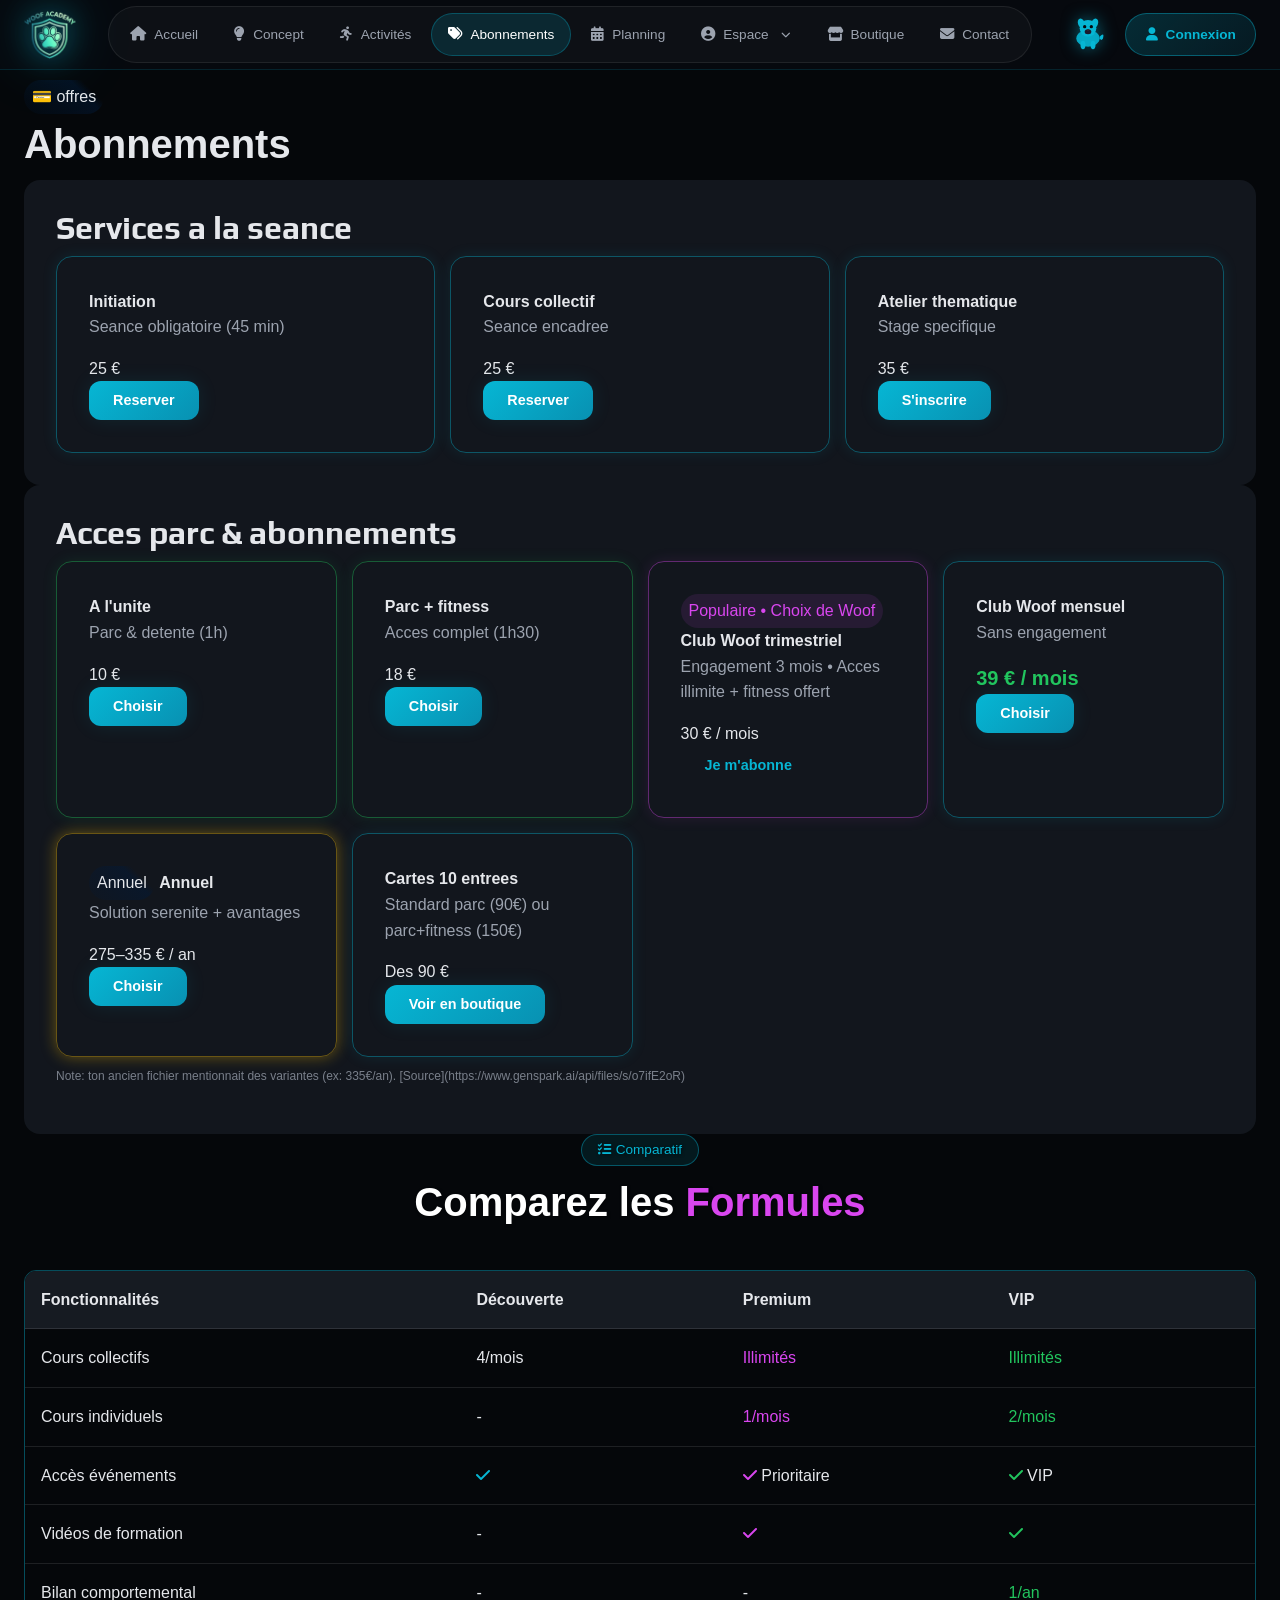
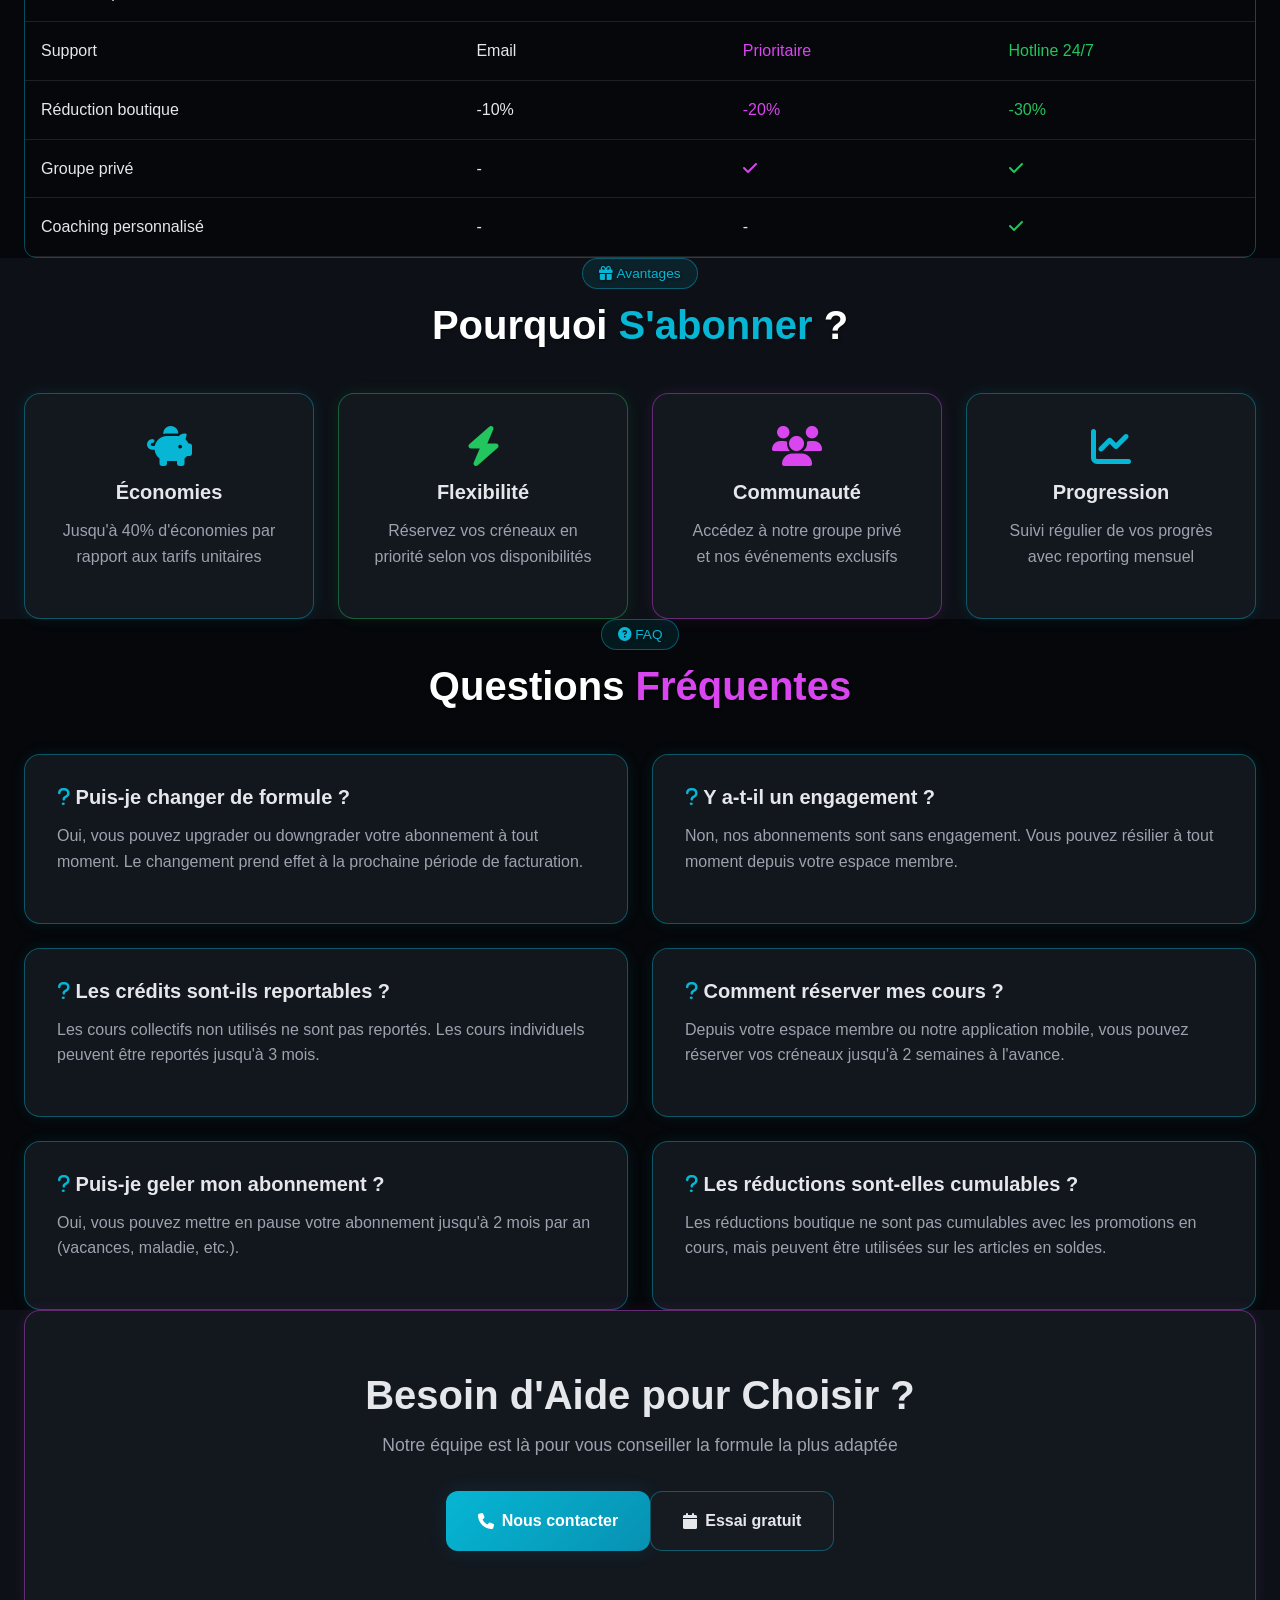
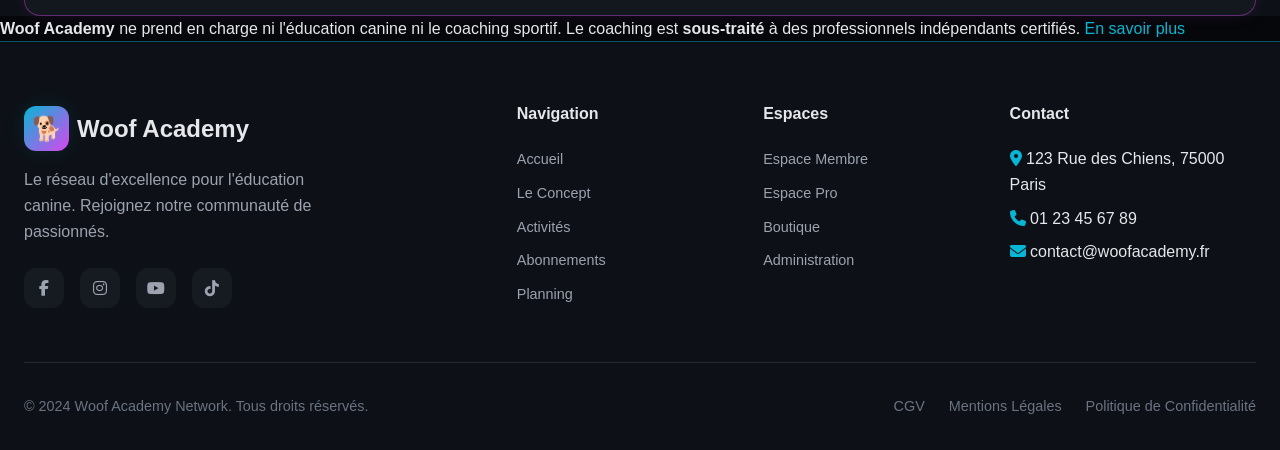
==== commit 14bd44ca: "Update logo image source in abonnements.html" ====
--- a/abonnements.html
+++ b/abonnements.html
@@ -22,7 +22,7 @@
     <header class="woof-header">
         <div class="woof-header__content">
             <a href="index.html" class="woof-logo">
-                <img src="galerie/logo.png" alt="Woof Academy" class="woof-logo__img">
+                <img src="galerie/logohq.png" alt="Woof Academy" class="woof-logo__img">
             </a>
             
             <nav class="woof-nav" id="woofNav">
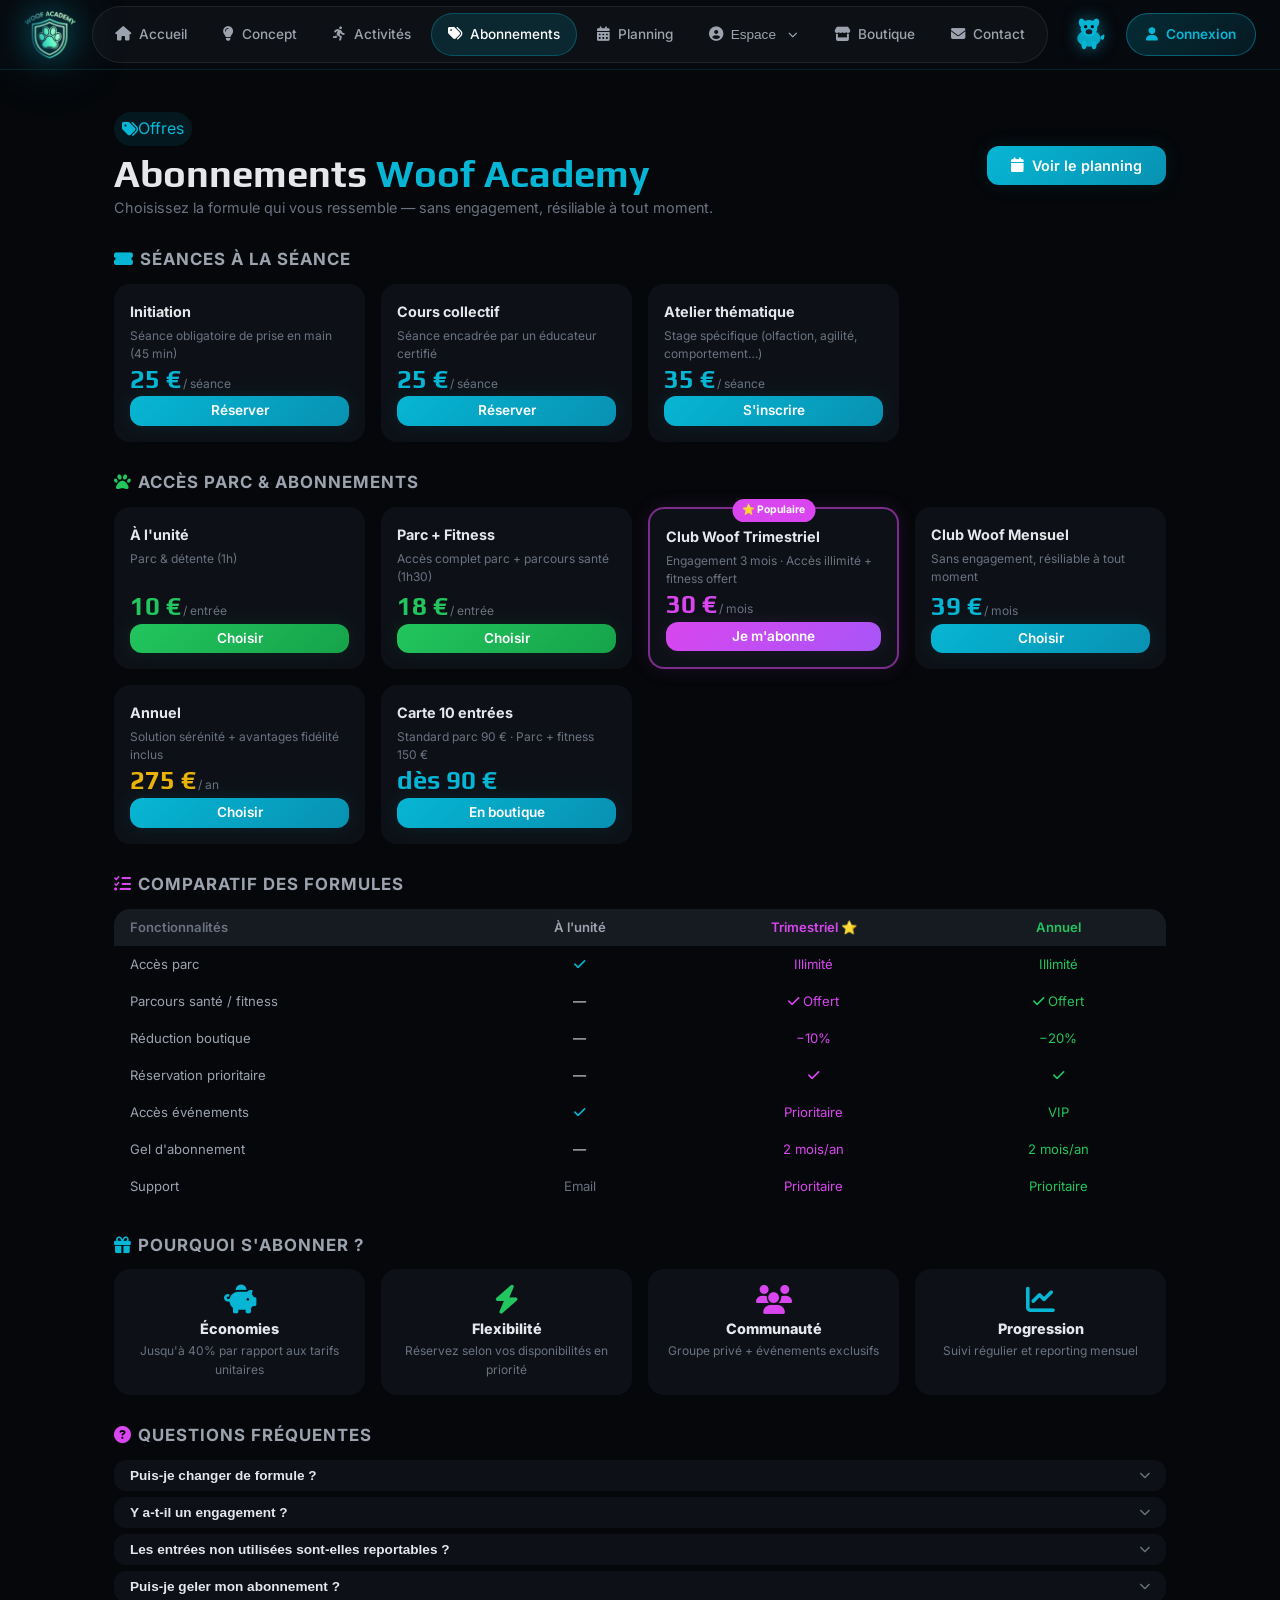
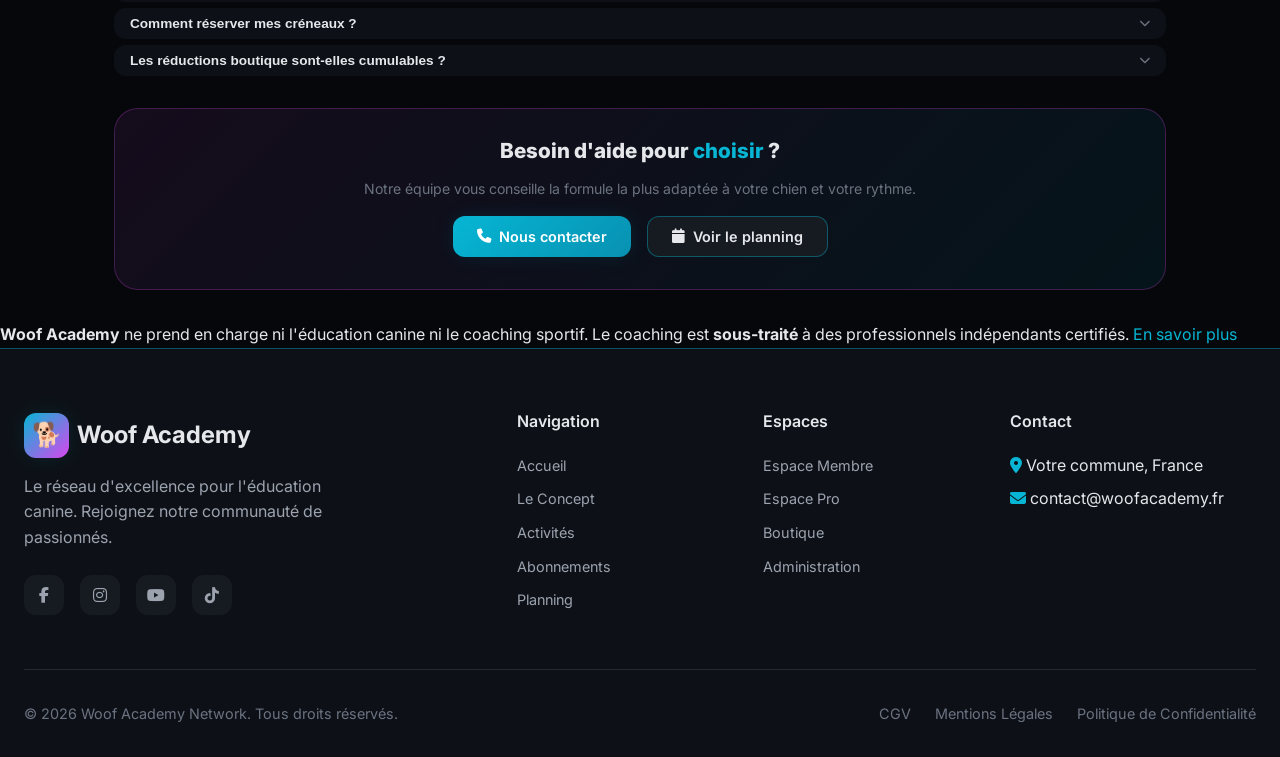
==== commit c3dc59a3: "💳 Abonnements redesigné — tarif-cards compactes, comparatif table, FAQ accordéon, CTA" ====
--- a/abonnements.html
+++ b/abonnements.html
@@ -4,27 +4,252 @@
     <meta charset="UTF-8">
     <meta name="viewport" content="width=device-width, initial-scale=1.0">
     <title>Abonnements - Woof Academy Network</title>
-    <meta name="description" content="Découvrez nos formules d'abonnement : Découverte, Premium et VIP. Profitez de tarifs préférentiels et d'avantages exclusifs.">
+    <meta name="description" content="Découvrez nos formules d'abonnement Woof Academy — séances, accès parc, abonnements mensuels et annuels.">
     <link rel="stylesheet" href="style.css">
     <link rel="stylesheet" href="css/woof-header.css">
-    <link href="https://fonts.googleapis.com/css2?family=Play:wght@400;700&family=Rajdhani:wght@700&family=Play:wght@300;400;700&display=swap" rel="stylesheet">
-    <link rel="stylesheet" href="https://fonts.googleapis.com/css2?family=Play:wght@400;700&display=swap">
+    <link href="https://fonts.googleapis.com/css2?family=Inter:wght@300;400;500;600;700&family=Play:wght@400;700&display=swap" rel="stylesheet">
     <link rel="stylesheet" href="https://cdn.jsdelivr.net/npm/@fortawesome/fontawesome-free@6.4.0/css/all.min.css">
-	<style>
-	.pricing{ display:grid; grid-template-columns: repeat(auto-fit, minmax(260px, 1fr)); gap:15px; }
-    .price{ display:flex; flex-direction:column; gap:10px; }
-    .price .value{ font-family:'Play',sans-serif; font-weight:950; font-size: 28px; color: rgba(255,255,255,0.95); }
-	.featured{ border: 2px solid rgba(255,5,146,0.45); box-shadow: 0 0 24px rgba(255,5,146,0.16); }
-  </style>
+    <style>
+        /* ── PAGE ABONNEMENTS ──────────────────────────── */
+        .abo-wrap {
+            max-width: 1100px;
+            margin: 0 auto;
+            padding: var(--space-xl) var(--space-lg);
+            display: flex;
+            flex-direction: column;
+            gap: var(--space-xl);
+        }
+
+        /* ── PAGE TITLE ───────────────────────────────── */
+        .page-hero {
+            display: flex;
+            align-items: center;
+            justify-content: space-between;
+            flex-wrap: wrap;
+            gap: var(--space-md);
+        }
+        .page-hero h1 {
+            font-family: 'Play', sans-serif;
+            font-size: clamp(1.6rem, 4vw, 2.4rem);
+            margin: 0;
+        }
+        .page-hero p { color: var(--text-muted); font-size: 0.9rem; margin: 4px 0 0; }
+
+        /* ── SECTION LABEL ────────────────────────────── */
+        .sec-label {
+            display: flex;
+            align-items: center;
+            gap: var(--space-sm);
+            margin-bottom: var(--space-md);
+        }
+        .sec-label h2 {
+            font-size: 1.05rem;
+            font-weight: 700;
+            margin: 0;
+            text-transform: uppercase;
+            letter-spacing: .06em;
+            color: var(--text-secondary);
+        }
+        .sec-label .line {
+            flex: 1;
+            height: 1px;
+            background: var(--border);
+        }
+
+        /* ── GRILLE TARIFS ────────────────────────────── */
+        .tarif-grid {
+            display: grid;
+            grid-template-columns: repeat(auto-fill, minmax(200px, 1fr));
+            gap: var(--space-md);
+        }
+
+        .tarif-card {
+            background: var(--bg-secondary);
+            border: 1px solid var(--border);
+            border-radius: var(--radius-xl);
+            padding: var(--space-md);
+            display: flex;
+            flex-direction: column;
+            gap: var(--space-xs);
+            transition: var(--transition-fast);
+            position: relative;
+        }
+        .tarif-card:hover { transform: translateY(-2px); }
+        .tarif-card.cyan   { border-color: rgba(6,182,212,.35); }
+        .tarif-card.green  { border-color: rgba(34,197,94,.35); }
+        .tarif-card.mag    { border: 2px solid rgba(217,70,239,.55); box-shadow: 0 0 20px rgba(217,70,239,.12); }
+        .tarif-card.yellow { border-color: rgba(234,179,8,.35); }
+        .tarif-card.cyan:hover   { border-color: var(--neon-cyan); }
+        .tarif-card.green:hover  { border-color: var(--neon-green); }
+        .tarif-card.yellow:hover { border-color: #eab308; }
+
+        .tarif-card .tc-name {
+            font-weight: 700;
+            font-size: 0.9rem;
+            color: var(--text-primary);
+        }
+        .tarif-card .tc-desc {
+            font-size: 0.75rem;
+            color: var(--text-muted);
+            flex: 1;
+            line-height: 1.5;
+        }
+        .tarif-card .tc-price {
+            font-family: 'Play', sans-serif;
+            font-size: 1.6rem;
+            font-weight: 700;
+            line-height: 1;
+        }
+        .tarif-card.cyan   .tc-price { color: var(--neon-cyan); }
+        .tarif-card.green  .tc-price { color: var(--neon-green); }
+        .tarif-card.mag    .tc-price { color: var(--neon-magenta); }
+        .tarif-card.yellow .tc-price { color: #eab308; }
+
+        .tarif-card .tc-price span {
+            font-size: 0.75rem;
+            font-family: 'Inter', sans-serif;
+            font-weight: 400;
+            color: var(--text-muted);
+            margin-left: 2px;
+        }
+        .tarif-card .tc-badge {
+            position: absolute;
+            top: -10px;
+            left: 50%;
+            transform: translateX(-50%);
+            font-size: 0.65rem;
+            font-weight: 700;
+            padding: 3px 10px;
+            border-radius: 99px;
+            white-space: nowrap;
+            background: var(--neon-magenta);
+            color: #fff;
+        }
+
+        /* ── COMPARATIF TABLE ─────────────────────────── */
+        .cmp-table {
+            width: 100%;
+            border-collapse: collapse;
+            font-size: 0.82rem;
+        }
+        .cmp-table th {
+            padding: var(--space-sm) var(--space-md);
+            text-align: center;
+            background: var(--bg-tertiary);
+            color: var(--text-secondary);
+            font-weight: 600;
+            border-bottom: 1px solid var(--border);
+        }
+        .cmp-table th:first-child { text-align: left; color: var(--text-muted); }
+        .cmp-table td {
+            padding: 8px var(--space-md);
+            border-bottom: 1px solid var(--border);
+            text-align: center;
+            color: var(--text-muted);
+        }
+        .cmp-table td:first-child { text-align: left; color: var(--text-secondary); }
+        .cmp-table tr:last-child td { border-bottom: none; }
+        .cmp-table tr:hover td { background: var(--bg-tertiary); }
+        .cmp-table .ok-cyan { color: var(--neon-cyan); }
+        .cmp-table .ok-green { color: var(--neon-green); }
+        .cmp-table .ok-mag { color: var(--neon-magenta); }
+        .cmp-table .dash { color: var(--border); }
+
+        /* ── AVANTAGES ────────────────────────────────── */
+        .avantages-grid {
+            display: grid;
+            grid-template-columns: repeat(4, 1fr);
+            gap: var(--space-md);
+        }
+        .avantage-item {
+            background: var(--bg-secondary);
+            border: 1px solid var(--border);
+            border-radius: var(--radius-xl);
+            padding: var(--space-md);
+            text-align: center;
+            transition: var(--transition-fast);
+        }
+        .avantage-item:hover { transform: translateY(-2px); border-color: var(--neon-cyan); }
+        .avantage-item i { font-size: 1.8rem; margin-bottom: var(--space-sm); display: block; }
+        .avantage-item h5 { font-size: 0.9rem; margin: 0 0 4px; }
+        .avantage-item p  { font-size: 0.75rem; color: var(--text-muted); margin: 0; }
+
+        /* ── FAQ ACCORDÉON ────────────────────────────── */
+        .faq-list { display: flex; flex-direction: column; gap: 6px; }
+        .faq-item {
+            background: var(--bg-secondary);
+            border: 1px solid var(--border);
+            border-radius: var(--radius-lg);
+            overflow: hidden;
+        }
+        .faq-q {
+            width: 100%;
+            text-align: left;
+            padding: var(--space-sm) var(--space-md);
+            background: none;
+            border: none;
+            color: var(--text-primary);
+            font-size: 0.85rem;
+            font-weight: 600;
+            cursor: pointer;
+            display: flex;
+            align-items: center;
+            justify-content: space-between;
+            gap: var(--space-sm);
+            transition: color var(--transition-fast);
+        }
+        .faq-q:hover { color: var(--neon-cyan); }
+        .faq-q i { font-size: 0.7rem; color: var(--text-muted); transition: transform var(--transition-fast); flex-shrink: 0; }
+        .faq-item.open .faq-q i { transform: rotate(180deg); color: var(--neon-cyan); }
+        .faq-a {
+            max-height: 0;
+            overflow: hidden;
+            transition: max-height .3s ease, padding .3s ease;
+            font-size: 0.8rem;
+            color: var(--text-muted);
+            line-height: 1.6;
+        }
+        .faq-item.open .faq-a { max-height: 120px; padding: 0 var(--space-md) var(--space-sm); }
+
+        /* ── CTA ──────────────────────────────────────── */
+        .cta-band {
+            background: linear-gradient(135deg, rgba(217,70,239,.08) 0%, rgba(6,182,212,.08) 100%);
+            border: 1px solid rgba(217,70,239,.25);
+            border-radius: var(--radius-2xl);
+            padding: var(--space-xl) var(--space-2xl);
+            text-align: center;
+            display: flex;
+            flex-direction: column;
+            align-items: center;
+            gap: var(--space-md);
+        }
+        .cta-band h3 { font-size: 1.3rem; margin: 0; }
+        .cta-band p  { color: var(--text-muted); margin: 0; font-size: 0.88rem; }
+        .cta-band .cta-btns { display: flex; gap: var(--space-md); flex-wrap: wrap; justify-content: center; }
+
+        /* ── RESPONSIVE ───────────────────────────────── */
+        @media (max-width: 900px) {
+            .avantages-grid { grid-template-columns: repeat(2, 1fr); }
+            .tarif-grid { grid-template-columns: repeat(2, 1fr); }
+        }
+        @media (max-width: 600px) {
+            .abo-wrap { padding: var(--space-md); gap: var(--space-lg); }
+            .avantages-grid { grid-template-columns: repeat(2, 1fr); }
+            .tarif-grid { grid-template-columns: 1fr; }
+            .cta-band { padding: var(--space-lg); }
+            .cmp-table { font-size: 0.72rem; }
+            .cmp-table th, .cmp-table td { padding: 6px 8px; }
+        }
+    </style>
 </head>
-<body> 
-        <!-- HEADER UNIFIÉ -->
+<body>
+
+    <!-- HEADER UNIFIÉ -->
     <header class="woof-header">
         <div class="woof-header__content">
             <a href="index.html" class="woof-logo">
                 <img src="galerie/logohq.png" alt="Woof Academy" class="woof-logo__img">
             </a>
-            
             <nav class="woof-nav" id="woofNav">
                 <a href="index.html" class="woof-nav__item"><i class="fas fa-home"></i><span class="nav-text">Accueil</span></a>
                 <a href="concept.html" class="woof-nav__item"><i class="fas fa-lightbulb"></i><span class="nav-text">Concept</span></a>
@@ -41,26 +266,11 @@
                 <a href="shop.html" class="woof-nav__item"><i class="fas fa-store"></i><span class="nav-text">Boutique</span></a>
                 <a href="nous-contacter.html" class="woof-nav__item"><i class="fas fa-envelope"></i><span class="nav-text">Contact</span></a>
             </nav>
-            
             <div class="woof-actions">
                 <div class="woof-cart-dog" id="woofCartDog">
                     <a href="panier.html" class="woof-cart-dog__link" title="Mon Panier">
-                        <svg class="woof-dog" viewBox="0 0 48 48" fill="none">
-                            <ellipse cx="24" cy="28" rx="14" ry="10" fill="currentColor" opacity="0.9"/>
-                            <circle cx="24" cy="16" r="10" fill="currentColor"/>
-                            <ellipse cx="16" cy="10" rx="4" ry="6" fill="currentColor" transform="rotate(-20 16 10)"/>
-                            <ellipse cx="32" cy="10" rx="4" ry="6" fill="currentColor" transform="rotate(20 32 10)"/>
-                            <circle cx="20" cy="14" r="2" fill="#070a0f"/>
-                            <circle cx="28" cy="14" r="2" fill="#070a0f"/>
-                            <ellipse cx="24" cy="20" rx="4" ry="3" fill="#1a1a2e"/>
-                            <ellipse cx="24" cy="18" rx="1.5" ry="1" fill="#333"/>
-                            <ellipse cx="18" cy="36" rx="3" ry="5" fill="currentColor"/>
-                            <ellipse cx="30" cy="36" rx="3" ry="5" fill="currentColor"/>
-                            <path d="M38 26 Q44 20 42 28 Q40 32 38 28" fill="currentColor"/>
-                        </svg>
-                        <svg class="woof-bone" viewBox="0 0 24 12" fill="currentColor">
-                            <path d="M4 6c-1.5 0-2.5-1-2.5-2.5S2.5 1 4 1s2.5 1 2.5 2.5c0 .5-.1 1-.3 1.3h11.6c-.2-.3-.3-.8-.3-1.3C17.5 2 18.5 1 20 1s2.5 1 2.5 2.5S21.5 6 20 6s-2.5 1-2.5 2.5S18.5 11 20 11s2.5-1 2.5-2.5c0-.5-.1-1-.3-1.3H10.6c.2.3.3.8.3 1.3C10.5 10 9.5 11 8 11s-2.5-1-2.5-2.5S6.5 6 8 6c.5 0 1 .1 1.3.3V5.7C9 5.9 8.5 6 8 6H4z"/>
-                        </svg>
+                        <svg class="woof-dog" viewBox="0 0 48 48" fill="none"><ellipse cx="24" cy="28" rx="14" ry="10" fill="currentColor" opacity="0.9"/><circle cx="24" cy="16" r="10" fill="currentColor"/><ellipse cx="16" cy="10" rx="4" ry="6" fill="currentColor" transform="rotate(-20 16 10)"/><ellipse cx="32" cy="10" rx="4" ry="6" fill="currentColor" transform="rotate(20 32 10)"/><circle cx="20" cy="14" r="2" fill="#070a0f"/><circle cx="28" cy="14" r="2" fill="#070a0f"/><ellipse cx="24" cy="20" rx="4" ry="3" fill="#1a1a2e"/><ellipse cx="24" cy="18" rx="1.5" ry="1" fill="#333"/><ellipse cx="18" cy="36" rx="3" ry="5" fill="currentColor"/><ellipse cx="30" cy="36" rx="3" ry="5" fill="currentColor"/><path d="M38 26 Q44 20 42 28 Q40 32 38 28" fill="currentColor"/></svg>
+                        <svg class="woof-bone" viewBox="0 0 24 12" fill="currentColor"><path d="M4 6c-1.5 0-2.5-1-2.5-2.5S2.5 1 4 1s2.5 1 2.5 2.5c0 .5-.1 1-.3 1.3h11.6c-.2-.3-.3-.8-.3-1.3C17.5 2 18.5 1 20 1s2.5 1 2.5 2.5S21.5 6 20 6s-2.5 1-2.5 2.5S18.5 11 20 11s2.5-1 2.5-2.5c0-.5-.1-1-.3-1.3H10.6c.2.3.3.8.3 1.3C10.5 10 9.5 11 8 11s-2.5-1-2.5-2.5S6.5 6 8 6c.5 0 1 .1 1.3.3V5.7C9 5.9 8.5 6 8 6H4z"/></svg>
                         <span class="woof-cart-count" id="woofCartCount">0</span>
                     </a>
                 </div>
@@ -69,281 +279,250 @@
             </div>
         </div>
     </header>
-	
-<main class="app-main">
-      <div class="main-scroll">
-        <div class="container">
-
-          <div class="section-head">
+
+    <main>
+    <div class="abo-wrap">
+
+        <!-- TITRE PAGE -->
+        <div class="page-hero">
             <div>
-              <div class="badge cyan">💳 offres</div>
-              <h1 class="section-title" style="margin-top:10px;">Abonnements</h1>
-            </div>
-          </div>
-
-          <section class="card glass-strong">
-            <h2 style="margin:0; font-family:'Play',sans-serif; font-weight:950;">Services a la seance</h2>
-            <div class="pricing" style="margin-top:12px;">
-              <div class="activity-card-container-cyan">
-                <strong>Initiation</strong>
-                <p>Seance obligatoire (45 min)</p>
-                <div class="value">25 €</div>
-				<a class="btn btn-primary" href="planning-reservation.html">Reserver</a>
-              </div>
-              <div class="activity-card-container-cyan">
-                <strong>Cours collectif</strong>
-                <p>Seance encadree</p>
-                <div class="value">25 €</div>
-                <a class="btn btn-primary" href="planning-reservation.html">Reserver</a>
-              </div>
-              <div class="activity-card-container-cyan">
-                <strong>Atelier thematique</strong>
-                <p>Stage specifique</p>
-                <div class="value">35 €</div>
-                <a class="btn btn-primary" href="planning-reservation.html">S'inscrire</a>
-              </div>
-            </div>
-          </section>
-
-          <section class="card glass-strong">
-            <h2 style="margin:0; font-family:'Play',sans-serif; font-weight:950;">Acces parc & abonnements</h2>
-            <div class="pricing" style="margin-top:12px;">
-              <div class="activity-card-container-green">
-                <strong>A l'unite</strong>
-                <p>Parc & detente (1h)</p>
-                <div class="value">10 €</div>
-                <a class="btn btn-primary" href="planning-reservation.html">Choisir</a>
-              </div>
-              <div class="activity-card-container-green">
-                <strong>Parc + fitness</strong>
-                <p>Acces complet (1h30)</p>
-                <div class="value">18 €</div>
-                <a class="btn btn-primary" href="planning-reservation.html">Choisir</a>
-              </div>
-
-              <div class="activity-card-container-magenta">
-                <span class="badge badge-magenta md-md">Populaire • Choix de Woof</span>
-                <strong>Club Woof trimestriel</strong>
-                <p>Engagement 3 mois • Acces illimite + fitness offert</p>
-                <div class="value">30 € / mois</div>
-                <a class="btn btn-pink" href="login.html">Je m'abonne</a>
-              </div>
-
-              <div class="activity-card-container-cyan">
-                <strong>Club Woof mensuel</strong>
-                <p>Sans engagement</p>
-                <div class="flex justify-between items-center">
-				<span class="product-price">39 € <span>/ mois</span></div>
-                <a class="btn btn-primary" href="login.html">Choisir</a></span>
-              </div>
-
-              <div class="activity-card-container-yellow">
-                <span class="badge yellow">Annuel</span>
-                <strong>Annuel</strong>
-                <p>Solution serenite + avantages</p>
-                <div class="value">275–335 € / an</div>
-                <a class="btn btn-primary" href="login.html">Choisir</a>
-              </div>
-
-              <div class="activity-card-container-cyan">
-                <strong>Cartes 10 entrees</strong>
-                <p>Standard parc (90€) ou parc+fitness (150€)</p>
-                <div class="value">Des 90 €</div>
-                <a class="btn btn-primary" href="boutique.html">Voir en boutique</a>
-              </div>
-            </div>
-
-            <p style="margin-top:10px; font-size:12px; opacity:.75;">
-              Note: ton ancien fichier mentionnait des variantes (ex: 335€/an). [Source](https://www.genspark.ai/api/files/s/o7ifE2oR)
-            </p>
-          </section>
-
-        </div>
-      </div>
+                <span class="badge badge-cyan" style="margin-bottom:8px;"><i class="fas fa-tags"></i> Offres</span>
+                <h1>Abonnements <span class="text-cyan">Woof Academy</span></h1>
+                <p>Choisissez la formule qui vous ressemble — sans engagement, résiliable à tout moment.</p>
+            </div>
+            <a href="planning-reservation.html" class="btn btn-primary"><i class="fas fa-calendar"></i> Voir le planning</a>
+        </div>
+
+        <!-- SÉANCES À L'UNITÉ -->
+        <div>
+            <div class="sec-label">
+                <h2><i class="fas fa-ticket-alt text-cyan" style="margin-right:6px;"></i>Séances à la séance</h2>
+                <div class="line"></div>
+            </div>
+            <div class="tarif-grid">
+                <div class="tarif-card cyan">
+                    <span class="tc-name">Initiation</span>
+                    <span class="tc-desc">Séance obligatoire de prise en main (45 min)</span>
+                    <span class="tc-price">25 €<span>/ séance</span></span>
+                    <a href="planning-reservation.html" class="btn btn-primary btn-sm" style="margin-top:auto;">Réserver</a>
+                </div>
+                <div class="tarif-card cyan">
+                    <span class="tc-name">Cours collectif</span>
+                    <span class="tc-desc">Séance encadrée par un éducateur certifié</span>
+                    <span class="tc-price">25 €<span>/ séance</span></span>
+                    <a href="planning-reservation.html" class="btn btn-primary btn-sm" style="margin-top:auto;">Réserver</a>
+                </div>
+                <div class="tarif-card cyan">
+                    <span class="tc-name">Atelier thématique</span>
+                    <span class="tc-desc">Stage spécifique (olfaction, agilité, comportement…)</span>
+                    <span class="tc-price">35 €<span>/ séance</span></span>
+                    <a href="planning-reservation.html" class="btn btn-primary btn-sm" style="margin-top:auto;">S'inscrire</a>
+                </div>
+            </div>
+        </div>
+
+        <!-- ACCÈS PARC & ABONNEMENTS -->
+        <div>
+            <div class="sec-label">
+                <h2><i class="fas fa-paw text-green" style="margin-right:6px;"></i>Accès parc & abonnements</h2>
+                <div class="line"></div>
+            </div>
+            <div class="tarif-grid">
+
+                <div class="tarif-card green">
+                    <span class="tc-name">À l'unité</span>
+                    <span class="tc-desc">Parc &amp; détente (1h)</span>
+                    <span class="tc-price">10 €<span>/ entrée</span></span>
+                    <a href="planning-reservation.html" class="btn btn-success btn-sm" style="margin-top:auto;">Choisir</a>
+                </div>
+
+                <div class="tarif-card green">
+                    <span class="tc-name">Parc + Fitness</span>
+                    <span class="tc-desc">Accès complet parc + parcours santé (1h30)</span>
+                    <span class="tc-price">18 €<span>/ entrée</span></span>
+                    <a href="planning-reservation.html" class="btn btn-success btn-sm" style="margin-top:auto;">Choisir</a>
+                </div>
+
+                <div class="tarif-card mag">
+                    <span class="tc-badge">⭐ Populaire</span>
+                    <span class="tc-name">Club Woof Trimestriel</span>
+                    <span class="tc-desc">Engagement 3 mois · Accès illimité + fitness offert</span>
+                    <span class="tc-price">30 €<span>/ mois</span></span>
+                    <a href="login.html" class="btn btn-magenta btn-sm" style="margin-top:auto;">Je m'abonne</a>
+                </div>
+
+                <div class="tarif-card cyan">
+                    <span class="tc-name">Club Woof Mensuel</span>
+                    <span class="tc-desc">Sans engagement, résiliable à tout moment</span>
+                    <span class="tc-price">39 €<span>/ mois</span></span>
+                    <a href="login.html" class="btn btn-primary btn-sm" style="margin-top:auto;">Choisir</a>
+                </div>
+
+                <div class="tarif-card yellow">
+                    <span class="tc-name">Annuel</span>
+                    <span class="tc-desc">Solution sérénité + avantages fidélité inclus</span>
+                    <span class="tc-price">275 €<span>/ an</span></span>
+                    <a href="login.html" class="btn btn-primary btn-sm" style="margin-top:auto;">Choisir</a>
+                </div>
+
+                <div class="tarif-card cyan">
+                    <span class="tc-name">Carte 10 entrées</span>
+                    <span class="tc-desc">Standard parc 90 € · Parc + fitness 150 €</span>
+                    <span class="tc-price">dès 90 €</span>
+                    <a href="shop.html" class="btn btn-primary btn-sm" style="margin-top:auto;">En boutique</a>
+                </div>
+
+            </div>
+        </div>
 
         <!-- COMPARATIF -->
-        <section class="section">
-            <div class="container">
-                <div class="section-header">
-                    <span class="section-badge"><i class="fas fa-list-check"></i> Comparatif</span>
-                    <h2 class="section-title">Comparez les <span class="text-magenta">Formules</span></h2>
-                </div>
-
-                <div class="table-container">
-                    <table class="table">
-                        <thead>
-                            <tr>
-                                <th>Fonctionnalités</th>
-                                <th class="text-center">Découverte</th>
-                                <th class="text-center">Premium</th>
-                                <th class="text-center">VIP</th>
-                            </tr>
-                        </thead>
-                        <tbody>
-                            <tr>
-                                <td>Cours collectifs</td>
-                                <td class="text-center">4/mois</td>
-                                <td class="text-center text-magenta">Illimités</td>
-                                <td class="text-center text-green">Illimités</td>
-                            </tr>
-                            <tr>
-                                <td>Cours individuels</td>
-                                <td class="text-center">-</td>
-                                <td class="text-center text-magenta">1/mois</td>
-                                <td class="text-center text-green">2/mois</td>
-                            </tr>
-                            <tr>
-                                <td>Accès événements</td>
-                                <td class="text-center"><i class="fas fa-check text-cyan"></i></td>
-                                <td class="text-center"><i class="fas fa-check text-magenta"></i> Prioritaire</td>
-                                <td class="text-center"><i class="fas fa-check text-green"></i> VIP</td>
-                            </tr>
-                            <tr>
-                                <td>Vidéos de formation</td>
-                                <td class="text-center">-</td>
-                                <td class="text-center"><i class="fas fa-check text-magenta"></i></td>
-                                <td class="text-center"><i class="fas fa-check text-green"></i></td>
-                            </tr>
-                            <tr>
-                                <td>Bilan comportemental</td>
-                                <td class="text-center">-</td>
-                                <td class="text-center">-</td>
-                                <td class="text-center text-green">1/an</td>
-                            </tr>
-                            <tr>
-                                <td>Support</td>
-                                <td class="text-center">Email</td>
-                                <td class="text-center text-magenta">Prioritaire</td>
-                                <td class="text-center text-green">Hotline 24/7</td>
-                            </tr>
-                            <tr>
-                                <td>Réduction boutique</td>
-                                <td class="text-center">-10%</td>
-                                <td class="text-center text-magenta">-20%</td>
-                                <td class="text-center text-green">-30%</td>
-                            </tr>
-                            <tr>
-                                <td>Groupe privé</td>
-                                <td class="text-center">-</td>
-                                <td class="text-center"><i class="fas fa-check text-magenta"></i></td>
-                                <td class="text-center"><i class="fas fa-check text-green"></i></td>
-                            </tr>
-                            <tr>
-                                <td>Coaching personnalisé</td>
-                                <td class="text-center">-</td>
-                                <td class="text-center">-</td>
-                                <td class="text-center"><i class="fas fa-check text-green"></i></td>
-                            </tr>
-                        </tbody>
-                    </table>
-                </div>
-            </div>
-        </section>
+        <div>
+            <div class="sec-label">
+                <h2><i class="fas fa-list-check text-magenta" style="margin-right:6px;"></i>Comparatif des formules</h2>
+                <div class="line"></div>
+            </div>
+            <div style="overflow-x:auto; border-radius:var(--radius-xl); border:1px solid var(--border);">
+                <table class="cmp-table">
+                    <thead>
+                        <tr>
+                            <th style="width:35%">Fonctionnalités</th>
+                            <th>À l'unité</th>
+                            <th style="color:var(--neon-magenta)">Trimestriel ⭐</th>
+                            <th style="color:var(--neon-green)">Annuel</th>
+                        </tr>
+                    </thead>
+                    <tbody>
+                        <tr>
+                            <td>Accès parc</td>
+                            <td class="ok-cyan"><i class="fas fa-check"></i></td>
+                            <td class="ok-mag">Illimité</td>
+                            <td class="ok-green">Illimité</td>
+                        </tr>
+                        <tr>
+                            <td>Parcours santé / fitness</td>
+                            <td class="dash">—</td>
+                            <td class="ok-mag"><i class="fas fa-check"></i> Offert</td>
+                            <td class="ok-green"><i class="fas fa-check"></i> Offert</td>
+                        </tr>
+                        <tr>
+                            <td>Réduction boutique</td>
+                            <td class="dash">—</td>
+                            <td class="ok-mag">−10%</td>
+                            <td class="ok-green">−20%</td>
+                        </tr>
+                        <tr>
+                            <td>Réservation prioritaire</td>
+                            <td class="dash">—</td>
+                            <td class="ok-mag"><i class="fas fa-check"></i></td>
+                            <td class="ok-green"><i class="fas fa-check"></i></td>
+                        </tr>
+                        <tr>
+                            <td>Accès événements</td>
+                            <td class="ok-cyan"><i class="fas fa-check"></i></td>
+                            <td class="ok-mag">Prioritaire</td>
+                            <td class="ok-green">VIP</td>
+                        </tr>
+                        <tr>
+                            <td>Gel d'abonnement</td>
+                            <td class="dash">—</td>
+                            <td class="ok-mag">2 mois/an</td>
+                            <td class="ok-green">2 mois/an</td>
+                        </tr>
+                        <tr>
+                            <td>Support</td>
+                            <td>Email</td>
+                            <td class="ok-mag">Prioritaire</td>
+                            <td class="ok-green">Prioritaire</td>
+                        </tr>
+                    </tbody>
+                </table>
+            </div>
+        </div>
 
         <!-- AVANTAGES -->
-        <section class="section" style="background: var(--bg-secondary);">
-            <div class="container">
-                <div class="section-header">
-                    <span class="section-badge"><i class="fas fa-gift"></i> Avantages</span>
-                    <h2 class="section-title">Pourquoi <span class="text-cyan">S'abonner</span> ?</h2>
-                </div>
-
-                <div class="grid grid-cols-4 md-grid-cols-2 sm-grid-cols-1">
-                    <div class="card card-cyan text-center">
-                        <i class="fas fa-piggy-bank text-cyan" style="font-size: 2.5rem; margin-bottom: var(--space-md);"></i>
-                        <h4>Économies</h4>
-                        <p>Jusqu'à 40% d'économies par rapport aux tarifs unitaires</p>
-                    </div>
-                    
-                    <div class="card card-green text-center">
-                        <i class="fas fa-bolt text-green" style="font-size: 2.5rem; margin-bottom: var(--space-md);"></i>
-                        <h4>Flexibilité</h4>
-                        <p>Réservez vos créneaux en priorité selon vos disponibilités</p>
-                    </div>
-                    
-                    <div class="card card-magenta text-center">
-                        <i class="fas fa-users text-magenta" style="font-size: 2.5rem; margin-bottom: var(--space-md);"></i>
-                        <h4>Communauté</h4>
-                        <p>Accédez à notre groupe privé et nos événements exclusifs</p>
-                    </div>
-                    
-                    <div class="card card-cyan text-center">
-                        <i class="fas fa-chart-line text-cyan" style="font-size: 2.5rem; margin-bottom: var(--space-md);"></i>
-                        <h4>Progression</h4>
-                        <p>Suivi régulier de vos progrès avec reporting mensuel</p>
-                    </div>
-                </div>
-            </div>
-        </section>
+        <div>
+            <div class="sec-label">
+                <h2><i class="fas fa-gift text-cyan" style="margin-right:6px;"></i>Pourquoi s'abonner ?</h2>
+                <div class="line"></div>
+            </div>
+            <div class="avantages-grid">
+                <div class="avantage-item">
+                    <i class="fas fa-piggy-bank text-cyan"></i>
+                    <h5>Économies</h5>
+                    <p>Jusqu'à 40% par rapport aux tarifs unitaires</p>
+                </div>
+                <div class="avantage-item">
+                    <i class="fas fa-bolt text-green"></i>
+                    <h5>Flexibilité</h5>
+                    <p>Réservez selon vos disponibilités en priorité</p>
+                </div>
+                <div class="avantage-item">
+                    <i class="fas fa-users text-magenta"></i>
+                    <h5>Communauté</h5>
+                    <p>Groupe privé + événements exclusifs</p>
+                </div>
+                <div class="avantage-item">
+                    <i class="fas fa-chart-line text-cyan"></i>
+                    <h5>Progression</h5>
+                    <p>Suivi régulier et reporting mensuel</p>
+                </div>
+            </div>
+        </div>
 
         <!-- FAQ -->
-        <section class="section">
-            <div class="container">
-                <div class="section-header">
-                    <span class="section-badge"><i class="fas fa-question-circle"></i> FAQ</span>
-                    <h2 class="section-title">Questions <span class="text-magenta">Fréquentes</span></h2>
-                </div>
-
-                <div class="grid grid-cols-2 md-grid-cols-1 gap-lg">
-                    <div class="card card-cyan">
-                        <h4><i class="fas fa-question text-cyan"></i> Puis-je changer de formule ?</h4>
-                        <p>Oui, vous pouvez upgrader ou downgrader votre abonnement à tout moment. Le changement prend effet à la prochaine période de facturation.</p>
-                    </div>
-                    
-                    <div class="card card-cyan">
-                        <h4><i class="fas fa-question text-cyan"></i> Y a-t-il un engagement ?</h4>
-                        <p>Non, nos abonnements sont sans engagement. Vous pouvez résilier à tout moment depuis votre espace membre.</p>
-                    </div>
-                    
-                    <div class="card card-cyan">
-                        <h4><i class="fas fa-question text-cyan"></i> Les crédits sont-ils reportables ?</h4>
-                        <p>Les cours collectifs non utilisés ne sont pas reportés. Les cours individuels peuvent être reportés jusqu'à 3 mois.</p>
-                    </div>
-                    
-                    <div class="card card-cyan">
-                        <h4><i class="fas fa-question text-cyan"></i> Comment réserver mes cours ?</h4>
-                        <p>Depuis votre espace membre ou notre application mobile, vous pouvez réserver vos créneaux jusqu'à 2 semaines à l'avance.</p>
-                    </div>
-                    
-                    <div class="card card-cyan">
-                        <h4><i class="fas fa-question text-cyan"></i> Puis-je geler mon abonnement ?</h4>
-                        <p>Oui, vous pouvez mettre en pause votre abonnement jusqu'à 2 mois par an (vacances, maladie, etc.).</p>
-                    </div>
-                    
-                    <div class="card card-cyan">
-                        <h4><i class="fas fa-question text-cyan"></i> Les réductions sont-elles cumulables ?</h4>
-                        <p>Les réductions boutique ne sont pas cumulables avec les promotions en cours, mais peuvent être utilisées sur les articles en soldes.</p>
-                    </div>
-                </div>
-            </div>
-        </section>
+        <div>
+            <div class="sec-label">
+                <h2><i class="fas fa-question-circle text-magenta" style="margin-right:6px;"></i>Questions fréquentes</h2>
+                <div class="line"></div>
+            </div>
+            <div class="faq-list">
+                <div class="faq-item">
+                    <button class="faq-q">Puis-je changer de formule ? <i class="fas fa-chevron-down"></i></button>
+                    <div class="faq-a">Oui, vous pouvez upgrader ou downgrader à tout moment. Le changement prend effet à la prochaine période de facturation.</div>
+                </div>
+                <div class="faq-item">
+                    <button class="faq-q">Y a-t-il un engagement ? <i class="fas fa-chevron-down"></i></button>
+                    <div class="faq-a">Seulement pour le Club Trimestriel (3 mois). Le Mensuel est sans engagement, résiliable depuis votre espace membre.</div>
+                </div>
+                <div class="faq-item">
+                    <button class="faq-q">Les entrées non utilisées sont-elles reportables ? <i class="fas fa-chevron-down"></i></button>
+                    <div class="faq-a">Les accès mensuels ne sont pas reportés. Les cartes 10 entrées sont valables 1 an à partir de la date d'achat.</div>
+                </div>
+                <div class="faq-item">
+                    <button class="faq-q">Puis-je geler mon abonnement ? <i class="fas fa-chevron-down"></i></button>
+                    <div class="faq-a">Oui, jusqu'à 2 mois par an (vacances, maladie…) depuis votre espace membre, sans frais.</div>
+                </div>
+                <div class="faq-item">
+                    <button class="faq-q">Comment réserver mes créneaux ? <i class="fas fa-chevron-down"></i></button>
+                    <div class="faq-a">Depuis votre espace membre ou la page Planning, jusqu'à 2 semaines à l'avance. Annulation gratuite jusqu'à 24h avant.</div>
+                </div>
+                <div class="faq-item">
+                    <button class="faq-q">Les réductions boutique sont-elles cumulables ? <i class="fas fa-chevron-down"></i></button>
+                    <div class="faq-a">Non cumulables avec les promotions en cours, mais utilisables sur les articles en soldes.</div>
+                </div>
+            </div>
+        </div>
 
         <!-- CTA -->
-        <section class="section" style="background: var(--bg-secondary);">
-            <div class="container">
-                <div class="card card-magenta text-center" style="padding: var(--space-3xl);">
-                    <h2 class="section-title">Besoin d'Aide pour Choisir ?</h2>
-                    <p class="section-subtitle mb-xl">
-                        Notre équipe est là pour vous conseiller la formule la plus adaptée
-                    </p>
-                    <div class="flex justify-center gap-md flex-wrap">
-                        <a href="Nous-contacter.html" class="btn btn-primary btn-lg">
-                            <i class="fas fa-phone"></i> Nous contacter
-                        </a>
-                        <a href="Planning-reservation.html" class="btn btn-secondary btn-lg">
-                            <i class="fas fa-calendar"></i> Essai gratuit
-                        </a>
-                    </div>
-                </div>
-            </div>
-        </section>
+        <div class="cta-band">
+            <h3>Besoin d'aide pour <span class="text-cyan">choisir</span> ?</h3>
+            <p>Notre équipe vous conseille la formule la plus adaptée à votre chien et votre rythme.</p>
+            <div class="cta-btns">
+                <a href="nous-contacter.html" class="btn btn-primary"><i class="fas fa-phone"></i> Nous contacter</a>
+                <a href="planning-reservation.html" class="btn btn-secondary"><i class="fas fa-calendar"></i> Voir le planning</a>
+            </div>
+        </div>
+
+    </div>
     </main>
-<!-- DISCLAIMER -->
+
+    <!-- DISCLAIMER -->
     <div class="woof-disclaimer">
-        <strong>Woof Academy</strong> ne prend en charge ni l'éducation canine ni le coaching sportif. 
+        <strong>Woof Academy</strong> ne prend en charge ni l'éducation canine ni le coaching sportif.
         Le coaching est <strong>sous-traité</strong> à des professionnels indépendants certifiés.
-        <a href="CgvWoof.html">En savoir plus</a>
+        <a href="cgvWoof.html">En savoir plus</a>
     </div>
+
     <!-- FOOTER -->
     <footer class="footer">
         <div class="container">
@@ -361,42 +540,37 @@
                         <a href="#"><i class="fab fa-tiktok"></i></a>
                     </div>
                 </div>
-                
                 <div>
                     <h4 class="footer-title">Navigation</h4>
                     <ul class="footer-links">
                         <li><a href="index.html">Accueil</a></li>
-                        <li><a href="Concept.html">Le Concept</a></li>
-                        <li><a href="Activites.html">Activités</a></li>
-                        <li><a href="Abonnements.html">Abonnements</a></li>
-                        <li><a href="Planning-reservation.html">Planning</a></li>
+                        <li><a href="concept.html">Le Concept</a></li>
+                        <li><a href="activites.html">Activités</a></li>
+                        <li><a href="abonnements.html">Abonnements</a></li>
+                        <li><a href="planning-reservation.html">Planning</a></li>
                     </ul>
                 </div>
-                
                 <div>
                     <h4 class="footer-title">Espaces</h4>
                     <ul class="footer-links">
-                        <li><a href="Espace-Membre.html">Espace Membre</a></li>
-                        <li><a href="Espace-Pro.html">Espace Pro</a></li>
-                        <li><a href="Shop.html">Boutique</a></li>
+                        <li><a href="espace-membre.html">Espace Membre</a></li>
+                        <li><a href="espace-pro.html">Espace Pro</a></li>
+                        <li><a href="shop.html">Boutique</a></li>
                         <li><a href="admin-config.html">Administration</a></li>
                     </ul>
                 </div>
-                
                 <div>
                     <h4 class="footer-title">Contact</h4>
                     <ul class="footer-links">
-                        <li><i class="fas fa-map-marker-alt text-cyan"></i> 123 Rue des Chiens, 75000 Paris</li>
-                        <li><i class="fas fa-phone text-cyan"></i> 01 23 45 67 89</li>
+                        <li><i class="fas fa-map-marker-alt text-cyan"></i> Votre commune, France</li>
                         <li><i class="fas fa-envelope text-cyan"></i> contact@woofacademy.fr</li>
                     </ul>
                 </div>
             </div>
-            
             <div class="footer-bottom">
-                <p>&copy; 2024 Woof Academy Network. Tous droits réservés.</p>
+                <p>&copy; 2026 Woof Academy Network. Tous droits réservés.</p>
                 <div class="footer-legal">
-                    <a href="CgvWoof.html">CGV</a>
+                    <a href="cgvWoof.html">CGV</a>
                     <a href="#">Mentions Légales</a>
                     <a href="#">Politique de Confidentialité</a>
                 </div>
@@ -404,116 +578,17 @@
         </div>
     </footer>
 
-    <style>
-        /* Toggle Switch */
-        .toggle-switch {
-            position: relative;
-            width: 60px;
-            height: 30px;
-        }
-        
-        .toggle-switch input {
-            opacity: 0;
-            width: 0;
-            height: 0;
-        }
-        
-        .toggle-slider {
-            position: absolute;
-            cursor: pointer;
-            top: 0;
-            left: 0;
-            right: 0;
-            bottom: 0;
-            background: var(--bg-tertiary);
-            border: 1px solid var(--neon-cyan-glow);
-            border-radius: 30px;
-            transition: var(--transition-fast);
-        }
-        
-        .toggle-slider::before {
-            position: absolute;
-            content: "";
-            height: 22px;
-            width: 22px;
-            left: 4px;
-            bottom: 3px;
-            background: var(--neon-cyan);
-            border-radius: 50%;
-            transition: var(--transition-fast);
-        }
-        
-        .toggle-switch input:checked + .toggle-slider {
-            background: var(--neon-green-soft);
-            border-color: var(--neon-green);
-        }
-        
-        .toggle-switch input:checked + .toggle-slider::before {
-            transform: translateX(28px);
-            background: var(--neon-green);
-        }
-    </style>
-
     <script src="js/woof-header.js"></script>
     <script>
-
-        // Billing Toggle
-        const billingToggle = document.getElementById('billingToggle');
-        const monthlyPrices = document.querySelectorAll('.monthly-price');
-        const yearlyPrices = document.querySelectorAll('.yearly-price');
-        const monthlySuffixes = document.querySelectorAll('.monthly-suffix');
-        const yearlySuffixes = document.querySelectorAll('.yearly-suffix');
-        const monthlyLabel = document.getElementById('monthlyLabel');
-        const yearlyLabel = document.getElementById('yearlyLabel');
-
-        billingToggle.addEventListener('change', () => {
-            const isYearly = billingToggle.checked;
-            
-            monthlyPrices.forEach(el => el.style.display = isYearly ? 'none' : 'inline');
-            yearlyPrices.forEach(el => el.style.display = isYearly ? 'inline' : 'none');
-            monthlySuffixes.forEach(el => el.style.display = isYearly ? 'none' : 'inline');
-            yearlySuffixes.forEach(el => el.style.display = isYearly ? 'inline' : 'none');
-            
-            monthlyLabel.classList.toggle('text-cyan', !isYearly);
-            monthlyLabel.classList.toggle('text-muted', isYearly);
-            yearlyLabel.classList.toggle('text-green', isYearly);
-            yearlyLabel.classList.toggle('text-muted', !isYearly);
+        // FAQ accordéon
+        document.querySelectorAll('.faq-q').forEach(btn => {
+            btn.addEventListener('click', () => {
+                const item = btn.closest('.faq-item');
+                const wasOpen = item.classList.contains('open');
+                document.querySelectorAll('.faq-item').forEach(i => i.classList.remove('open'));
+                if (!wasOpen) item.classList.add('open');
+            });
         });
-
-        // Add to Cart
-        function addToCart(planName, price) {
-            const isYearly = billingToggle.checked;
-            const cart = JSON.parse(localStorage.getItem('woofCart')) || [];
-            
-            const planPrices = {
-                'decouverte': { monthly: 29, yearly: 279 },
-                'premium': { monthly: 59, yearly: 566 },
-                'vip': { monthly: 99, yearly: 950 }
-            };
-            
-            const finalPrice = isYearly ? planPrices[planName].yearly : planPrices[planName].monthly;
-            const suffix = isYearly ? '/an' : '/mois';
-            
-            const item = {
-                id: `abo-${planName}-${isYearly ? 'yearly' : 'monthly'}`,
-                name: `Abonnement ${planName.charAt(0).toUpperCase() + planName.slice(1)} ${isYearly ? 'Annuel' : 'Mensuel'}`,
-                price: finalPrice,
-                quantity: 1,
-                type: 'subscription'
-            };
-            
-            // Check if already in cart
-            const existingIndex = cart.findIndex(i => i.id === item.id);
-            if (existingIndex === -1) {
-                cart.push(item);
-            }
-            
-            localStorage.setItem('woofCart', JSON.stringify(cart));
-            updateCartBadge();
-            
-            // Show confirmation
-            alert(`${item.name} ajouté au panier ! (${finalPrice}€${suffix})`);
-        }
     </script>
 </body>
 </html>
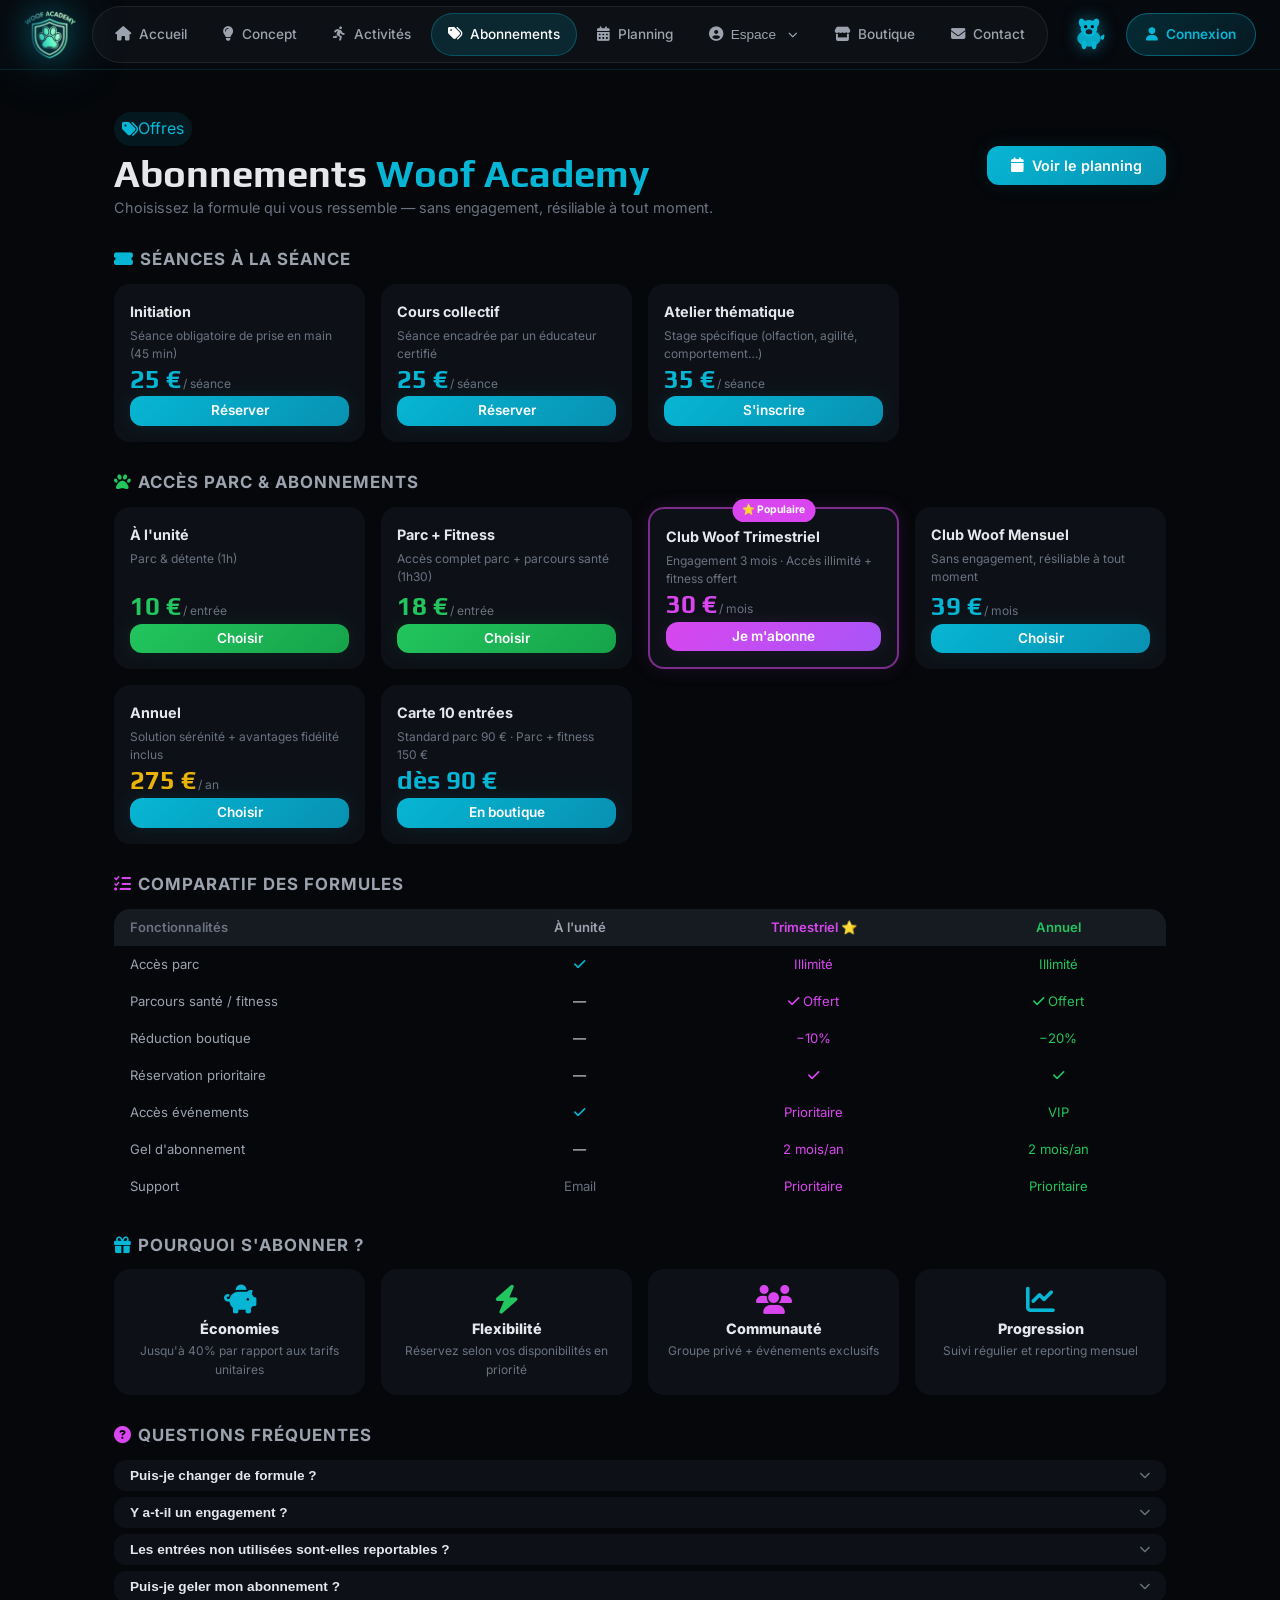
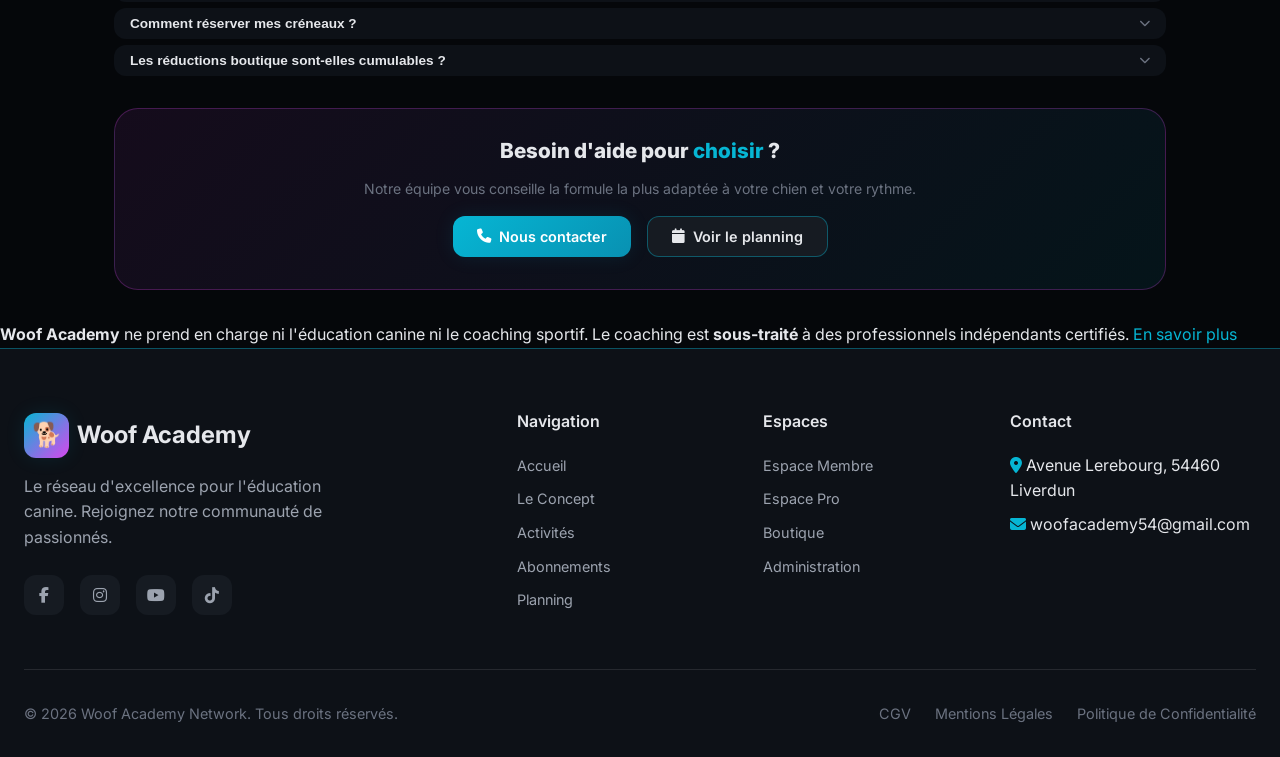
==== commit 89b92fea: "📍 Coordonnées réelles — Avenue Lerebourg 54460 Liverdun, 07 68 49 09 35" ====
--- a/abonnements.html
+++ b/abonnements.html
@@ -562,8 +562,8 @@
                 <div>
                     <h4 class="footer-title">Contact</h4>
                     <ul class="footer-links">
-                        <li><i class="fas fa-map-marker-alt text-cyan"></i> Votre commune, France</li>
-                        <li><i class="fas fa-envelope text-cyan"></i> contact@woofacademy.fr</li>
+                        <li><i class="fas fa-map-marker-alt text-cyan"></i> Avenue Lerebourg, 54460 Liverdun</li>
+                        <li><i class="fas fa-envelope text-cyan"></i> woofacademy54@gmail.com</li>
                     </ul>
                 </div>
             </div>
